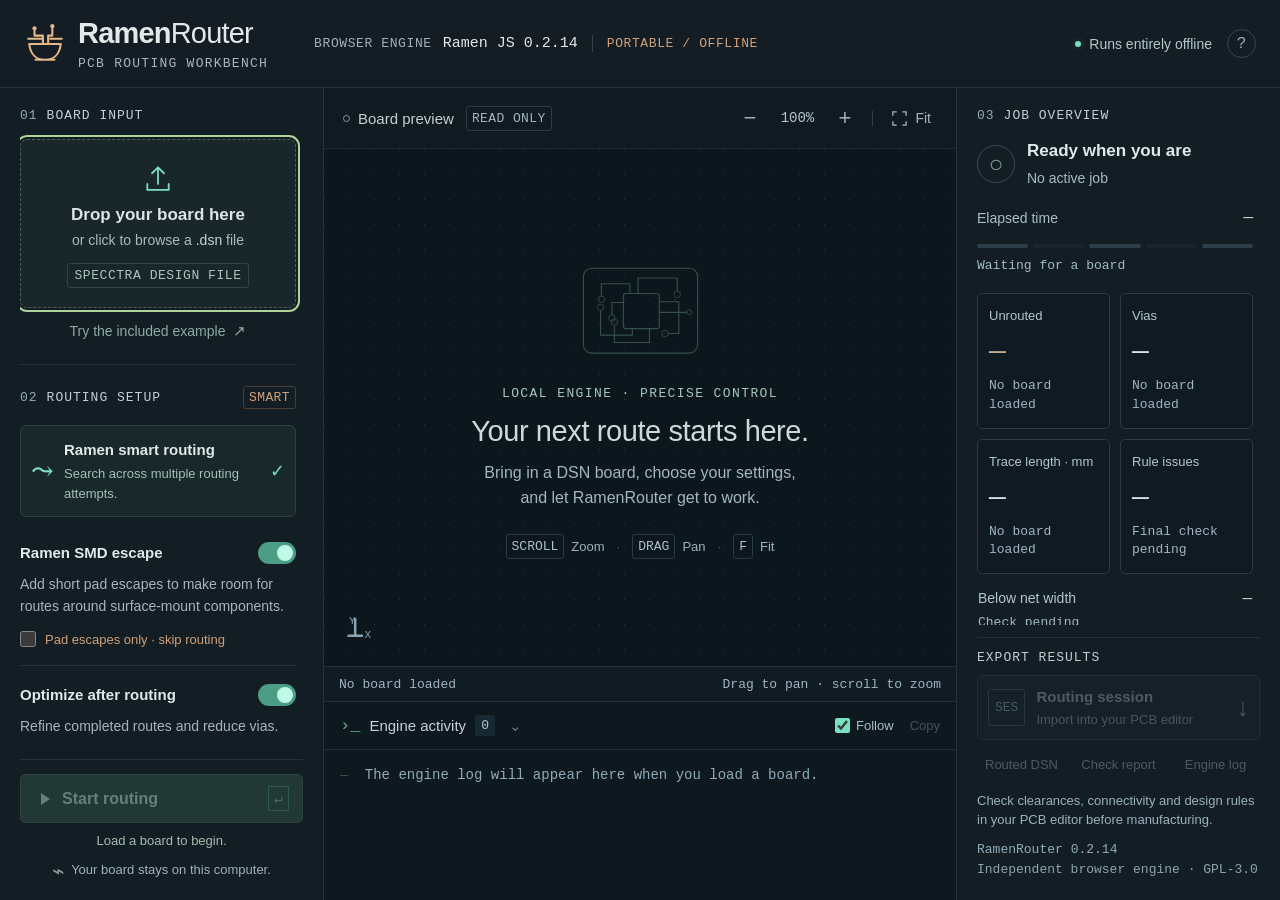
==== index.html @ 63575a9a "Release 0.2.14: animate current and recent work across all routing stages" ====
<!doctype html>
<html lang="en">
<head>
  <meta charset="utf-8">
  <meta name="viewport" content="width=device-width, initial-scale=1">
  <meta name="color-scheme" content="dark">
  <meta name="description" content="RamenRouter, a portable offline PCB routing workbench.">
  <title>RamenRouter — PCB routing workbench</title>
  <link rel="icon" href="images/favicon.svg" type="image/svg+xml">
  <link rel="stylesheet" href="styles/main.css">
  <script src="scripts/demo-data.js" defer></script>
  <script src="scripts/dsn.js" defer></script>
  <script src="scripts/geometry.js" defer></script>
  <script src="scripts/optimizer.js" defer></script>
  <script src="scripts/fanout.js" defer></script>
  <script src="scripts/router.js" defer></script>
  <script src="scripts/advisor.js" defer></script>
  <script src="scripts/native-api.js" defer></script>
  <script src="scripts/app.js" defer></script>
</head>
<body>
  <noscript><div class="noscript">Enable JavaScript in your browser, then reopen index.html.</div></noscript>
  <header class="app-header">
    <div class="brand" aria-label="RamenRouter">
      <svg class="brand-mark" viewBox="0 0 40 40" fill="none" aria-hidden="true"><path d="M5 20h30c-1 10-7 15-15 15S6 30 5 20Zm6 15h18M10 7v5h8v8m9-16v8h-4v8M4 15h13M25 15h11" stroke="currentColor" stroke-width="2" stroke-linecap="round" stroke-linejoin="round"/><circle cx="10" cy="5" r="2" fill="currentColor"/><circle cx="27" cy="3" r="2" fill="currentColor"/></svg>
      <span>Ramen<span class="brand-light">Router</span><span class="brand-caption">PCB ROUTING WORKBENCH</span></span>
    </div>
    <div class="header-engine"><span class="tiny-label">BROWSER ENGINE</span><strong id="engineVersion">Ramen JS 0.2.14</strong><span class="engine-divider"></span><span class="header-tag">PORTABLE / OFFLINE</span></div>
    <div class="connection" id="connection"><span class="status-dot"></span><span id="connectionText">Starting browser engine</span></div>
    <button class="icon-button help-button" id="helpButton" title="About this workbench" aria-label="About this workbench">?</button>
  </header>

  <div id="disconnectBanner" class="connection-banner" hidden>The browser engine could not start. Keep every file in this folder together and reopen index.html.</div>

  <main class="workspace">
    <aside class="sidebar">
      <div class="sidebar-scroll">
      <div class="section-kicker"><span class="section-number">01</span> BOARD INPUT</div>
      <input id="fileInput" type="file" accept=".dsn" hidden>
      <button class="dropzone" id="dropzone" aria-label="Choose or drop a Specctra DSN file">
        <span class="upload-icon" aria-hidden="true"><svg viewBox="0 0 32 32" fill="none"><path d="M16 21V7m-5 5 5-5 5 5M7 21v5h18v-5" stroke="currentColor" stroke-width="1.5" stroke-linecap="round" stroke-linejoin="round"/></svg></span>
        <strong id="dropTitle">Drop your board here</strong>
        <span id="dropDescription">or click to browse a <b>.dsn</b> file</span>
        <span class="format-tag">SPECCTRA DESIGN FILE</span>
      </button>
      <div id="fileCard" class="file-card" hidden><div class="file-symbol">DSN</div><div class="file-copy"><strong id="fileName"></strong><span id="fileDetail">Board loaded</span></div><button class="icon-button" id="replaceButton" title="Choose another board" aria-label="Choose another board">↻</button></div>
      <button class="clear-routing-button" id="clearRoutingButton" type="button" hidden disabled>Clear routing &amp; start over</button>
      <button class="text-button demo-button" id="demoButton">Try the included example <span aria-hidden="true">↗</span></button>

      <div class="section-rule"></div>
      <div class="section-kicker"><span class="section-number">02</span> ROUTING SETUP <span class="edition-tag" id="routingModeTag">SMART</span></div>
      <div class="engine-card"><span class="engine-glyph" aria-hidden="true">⤳</span><div><strong id="routingModeName">Ramen smart routing</strong><p id="routingModeDetail">Search across multiple routing attempts.</p></div><span class="selected-tick" aria-label="Selected">✓</span></div>
      <div class="net-layers-setting" id="netLayersSetting" hidden>
        <button class="net-layers-button" id="netLayersButton" type="button" aria-haspopup="dialog" disabled>Routing rules <span aria-hidden="true">›</span></button>
        <p id="netLayersSummary">Choose layers and prioritize shorter routes for each net.</p>
      </div>

      <form id="settingsForm">
        <div class="setting-block fanout-setting">
          <label class="switch-row" for="fanout"><span><strong>Ramen SMD escape</strong></span><span class="switch"><input type="checkbox" id="fanout" name="fanout" checked><span class="switch-track"></span></span></label>
          <p>Add short pad escapes to make room for routes around surface-mount components.</p>
          <label class="checkbox-row fanout-only" id="fanoutOnlyRow" hidden><input type="checkbox" id="fanoutOnly" name="fanoutOnly"><span>Pad escapes only · skip routing</span></label>
        </div>
        <div class="setting-block optimize-setting"><label class="switch-row" for="optimize"><span><strong>Optimize after routing</strong></span><span class="switch"><input type="checkbox" id="optimize" name="optimize" checked><span class="switch-track"></span></span></label><p>Refine completed routes and reduce vias.</p></div>
        <div class="setting-block deep-search-setting"><label class="switch-row" for="deepSearch"><span><strong>Smart search</strong><span class="mini-badge">NEW</span></span><span class="switch"><input type="checkbox" id="deepSearch" name="deepSearch" checked><span class="switch-track"></span></span></label><p>Retry difficult nets and untangle the last few connections. Keep the best checked result.</p></div>
        <details class="advanced-rules"><summary>Advanced rules <span>1 OPTION</span></summary>
          <div class="setting-block via-in-pad-setting"><label class="switch-row" for="viaInPad"><span><strong>Override: allow vias in SMD pads</strong></span><span class="switch"><input type="checkbox" id="viaInPad" name="viaInPad"><span class="switch-track"></span></span></label><p>Changes the imported via-placement rule. Check fabrication suitability. Off preserves the input rule.</p></div>
        </details>
        <p class="rule-policy"><span aria-hidden="true">✓</span> Imported net widths enforced</p>
        <div class="number-settings"><label for="maxPasses">Routing attempts <input type="number" id="maxPasses" name="maxPasses" min="1" max="100" step="1" value="12"><span>Includes repairs and fresh starts</span></label><label for="timeoutMinutes">Time limit <div class="number-unit"><input type="number" id="timeoutMinutes" name="timeoutMinutes" min="1" max="1440" step="1" value="30"><span>min</span></div><span>Entire job</span></label></div>
      </form>
      </div>
      <div class="run-controls"><p class="net-layer-conflict" id="netLayerConflict" role="status" hidden></p><button class="primary-button" id="runButton" disabled><svg viewBox="0 0 20 20" aria-hidden="true"><path d="m7 4 9 6-9 6V4Z" fill="currentColor"/></svg><span id="runLabel">Start routing</span><span class="button-shortcut">↵</span></button><button class="stop-button" id="stopButton" hidden><span class="stop-square"></span>Stop job</button><button class="force-stop-button" id="forceStopButton" hidden>Force stop</button><button class="view-stopped-button" id="viewStoppedResult" type="button" hidden>View best result</button><p class="run-hint" id="runHint">Load a board to begin.</p></div>
      <div class="sidebar-foot"><span class="lock-icon" aria-hidden="true">⌁</span> Your board stays on this computer.</div>
    </aside>

    <section class="board-section" aria-label="Board preview">
      <div class="board-toolbar"><div class="board-title"><span class="board-title-dot"></span><strong>Board preview</strong><span class="preview-tag">READ ONLY</span></div><div class="view-controls"><button id="zoomOut" class="icon-button" title="Zoom out" aria-label="Zoom out">−</button><span id="zoomValue">100%</span><button id="zoomIn" class="icon-button" title="Zoom in" aria-label="Zoom in">+</button><span class="toolbar-divider"></span><button id="fitButton" class="toolbar-button" title="Fit board (F)"><svg viewBox="0 0 18 18" fill="none" aria-hidden="true"><path d="M2 6V2h4m6 0h4v4M2 12v4h4m6 0h4v-4" stroke="currentColor" stroke-width="1.4"/></svg>Fit</button></div></div>
      <div class="canvas-wrap" id="canvasWrap">
        <canvas id="boardCanvas" aria-label="Interactive PCB preview. Drag to pan; scroll to zoom. Press F to fit." tabindex="0"></canvas>
        <canvas id="activityCanvas" aria-hidden="true"></canvas>
        <div class="connection-activity-label" id="connectionActivityLabel" hidden><strong id="activityVisualTitle">Engine activity</strong><span id="activityVisualDetail">No location reported for this stage</span></div>
        <div class="empty-board" id="emptyBoard"><div class="empty-board-art" aria-hidden="true"><svg viewBox="0 0 190 135" fill="none"><rect x="25" y="14" width="140" height="104" rx="10" stroke="currentColor" stroke-width="1.4"/><rect x="74" y="45" width="44" height="43" rx="3" stroke="currentColor" stroke-width="1.4"/><path d="M82 45V33H47v16m45-4V26h48v16m-22 13h24v39h-13M118 68h34M106 88v17H63V84m22 4v8H46V66m28-10H60v15" stroke="currentColor" stroke-width="1.4"/><circle cx="47" cy="52" r="4" stroke="currentColor"/><circle cx="140" cy="46" r="4" stroke="currentColor"/><circle cx="46" cy="62" r="4" stroke="currentColor"/><circle cx="63" cy="80" r="4" stroke="currentColor"/><circle cx="60" cy="75" r="4" stroke="currentColor"/><circle cx="125" cy="94" r="4" stroke="currentColor"/><circle cx="155" cy="68" r="3" stroke="currentColor"/></svg></div><span class="eyebrow">LOCAL ENGINE · PRECISE CONTROL</span><h1>Your next route starts here.</h1><p>Bring in a DSN board, choose your settings,<br>and let RamenRouter get to work.</p><div class="empty-keys"><kbd>SCROLL</kbd> Zoom <span>·</span> <kbd>DRAG</kbd> Pan <span>·</span> <kbd>F</kbd> Fit</div></div>
        <div class="board-busy" id="boardBusy" hidden><span class="spinner"></span><span>Loading board geometry</span></div>
        <div class="canvas-label" id="canvasLabel" hidden><span class="live-dot"></span><span id="canvasLabelText">Input board</span></div>
        <div class="advice-focus-chip" id="adviceFocusChip" hidden><span id="adviceFocusLabel">Suggestion area</span><button id="clearAdviceFocus" type="button" aria-label="Clear suggestion highlight" title="Clear suggestion highlight">×</button></div>
        <button class="advice-jump" id="showPlacementAdvice" type="button" hidden><svg viewBox="0 0 20 20" fill="none" aria-hidden="true"><circle cx="10" cy="10" r="5" stroke="currentColor" stroke-width="1.4"/><path d="M10 1v5m0 8v5M1 10h5m8 0h5" stroke="currentColor" stroke-width="1.4"/></svg> Placement advice <span id="placementAdviceCount"></span></button>
        <div class="canvas-axis" aria-hidden="true"><span class="axis-y">Y</span><span class="axis-x">X</span><span class="axis-origin">⊥</span></div>
      </div>
      <div class="board-statusbar"><span id="geometrySummary">No board loaded</span><span id="cursorPosition">Drag to pan · scroll to zoom</span></div>
      <section class="activity-panel" aria-label="Engine activity"><div class="activity-header"><button class="activity-title" id="logToggle" aria-expanded="true"><span class="terminal-icon" aria-hidden="true">›_</span> Engine activity <span id="logCount">0</span><span id="logChevron">⌄</span></button><div class="activity-actions"><label class="autoscroll-label"><input type="checkbox" id="autoScroll" checked>Follow</label><button id="copyLog" class="text-button" title="Copy engine log">Copy</button></div></div><div class="engine-activity" id="engineActivity" hidden><span id="engineActivityMessage" role="status" aria-live="polite"></span><small id="engineActivityAge"></small></div><div class="log-scroll" id="logScroll" role="log" aria-label="Routing log"><div class="log-placeholder" id="logPlaceholder"><span>—</span> The engine log will appear here when you load a board.</div><pre id="logText"></pre></div></section>
    </section>

    <aside class="inspector">
      <div class="inspector-scroll">
      <div class="section-kicker"><span class="section-number">03</span> JOB OVERVIEW</div>
      <div class="job-state" id="jobState"><span class="job-state-icon" id="jobStateIcon">○</span><div><h2 id="stateTitle">Ready when you are</h2><p id="phaseLabel">No active job</p></div></div>
      <section class="stop-result-prompt" id="stopResultPrompt" aria-labelledby="stopResultTitle" hidden>
        <h3 id="stopResultTitle">Routing stopped</h3>
        <p id="stopResultDetail" role="status" aria-live="polite"></p>
        <div class="stop-result-actions"><button id="viewBestResult" type="button">View best result</button><button id="keepStopped" type="button">Keep stopped</button></div>
      </section>
      <div class="elapsed-row"><span>Elapsed time</span><strong id="elapsedValue">—</strong></div>
      <section class="run-progress" id="runProgress" aria-label="Routing attempts and time budget" hidden>
        <div class="run-progress-card" id="attemptProgress"><span>Attempt #</span><strong id="attemptValue">Preparing</strong><small id="attemptDetail">Waiting for engine counters</small></div>
        <div class="run-progress-card" id="timeLeftProgress"><span>Time left</span><strong id="timeLeftValue">—</strong><small id="timeLeftDetail">Time limit · not a finish estimate</small></div>
        <div class="run-progress-card run-round-card" id="refinementProgress"><span>Refinement</span><strong id="refinementValue">Not started</strong><small id="refinementDetail">Waiting for engine counters</small></div>
        <div class="run-progress-card run-round-card" id="repairProgress"><span>Finishing repairs</span><strong id="repairValue">Not started</strong><small id="repairDetail">Waiting for engine counters</small></div>
        <p class="round-work-detail" id="roundWorkDetail" hidden></p>
      </section>
      <div class="phase-track" id="phaseTrack" aria-label="Routing stages"><span data-stage="input" title="Input"></span><span data-stage="fanout" title="Optional fanout"></span><span data-stage="route" title="Routing"></span><span data-stage="optimize" title="Optimization"></span><span data-stage="done" title="Complete"></span></div>
      <div class="phase-caption"><span id="phaseCaption">Waiting for a board</span><span id="passLabel"></span></div>
      <div class="stats-grid" id="statsGrid"><div class="stat-card"><span>Unrouted</span><strong id="unroutedValue">—</strong><small id="unroutedChange">No board loaded</small></div><div class="stat-card"><span>Vias</span><strong id="viasValue">—</strong><small id="viasChange">No board loaded</small></div><div class="stat-card"><span>Trace length · mm</span><strong id="tracesValue">—</strong><small id="tracesChange">No board loaded</small></div><div class="stat-card"><span>Rule issues</span><strong id="connectionsValue">—</strong><small id="connectionsChange">Final check pending</small></div></div>
      <div class="width-check"><span>Below net width</span><strong id="widthValue">—</strong><small id="widthDetail">Check pending</small></div>
      <div class="job-error" id="jobError" hidden></div>
      <section class="remaining-routes" id="remainingRoutes" aria-labelledby="remainingRoutesTitle" hidden>
        <h3 id="remainingRoutesTitle">Connections still missing</h3>
        <p id="remainingRoutesDetail"></p>
        <div id="remainingRoutesList" class="remaining-routes-list"></div>
        <p class="remaining-routes-help">Gold dashed lines mark the gaps. Choose a net to find it on the board.</p>
      </section>
      <section class="placement-advice" id="placementAdvice" aria-labelledby="placementAdviceTitle" hidden>
        <div class="advice-heading"><h3 id="placementAdviceTitle">Placement advice</h3><span class="advice-check-label">REROUTE TO CHECK</span></div>
        <p class="advice-intro">Possible changes to try in your PCB editor. Reroute afterward to check whether they help.</p>
        <details class="advice-label-note" id="placementLabelNote" hidden><summary>Original component labels unavailable</summary><p id="placementLabelDetail">This DSN does not include the original component labels. Use the pad, net and location shown below.</p></details>
        <div class="advice-findings" id="placementAdviceItems"></div>
      </section>
      <section class="via-suggestion" id="viaSuggestion" aria-labelledby="viaSuggestionTitle" aria-live="polite" hidden>
        <h3 id="viaSuggestionTitle">Try vias in SMD pads?</h3>
        <p id="viaSuggestionDetail"></p>
        <p>This changes your board’s via-placement rule. Only enable it if your board can be made with vias in these pads.</p>
        <p class="suggestion-note">A retry replaces this result. Download it first if you want to keep it.</p>
        <div class="suggestion-actions"><button class="primary-button" id="enableViaRetry" type="button">Enable and reroute</button><button class="text-button" id="dismissViaSuggestion" type="button">Keep current rules</button></div>
      </section>
      <div class="section-rule"></div>
      <div class="section-kicker">VISIBLE LAYERS <span id="layerCount" class="muted-count">0</span></div>
      <div id="layersList" class="layers-list"><p class="muted-empty">Board layers appear after import.</p></div>
      <div class="view-options"><label class="checkbox-row view-option"><input type="checkbox" id="showPads" checked><span>Pads & vias</span></label><label class="checkbox-row view-option"><input type="checkbox" id="showAirwires" checked><span>Airwires</span></label><label class="checkbox-row view-option"><input type="checkbox" id="showLiveWork" checked><span>Live work</span></label></div>
      </div>
      <div class="export-controls">
      <div class="section-kicker">EXPORT RESULTS</div>
      <p class="export-ready-message" id="exportReadyMessage" role="status" aria-live="polite" hidden>All connections routed. Your routing session is ready to export.</p>
      <button id="downloadSes" class="export-button" disabled><span class="export-file-type">SES</span><span><strong>Routing session</strong><small>Import into your PCB editor</small></span><span class="download-arrow" aria-hidden="true">↓</span></button>
      <div class="secondary-downloads"><button id="downloadDsn" class="text-button" disabled>Routed DSN <span aria-hidden="true">↓</span></button><button id="downloadChecks" class="text-button" disabled>Check report <span aria-hidden="true">↓</span></button><button id="downloadLog" class="text-button" disabled>Engine log <span aria-hidden="true">↓</span></button></div>
      <p class="export-note">Check clearances, connectivity and design rules in your PCB editor before manufacturing.</p>
      <div class="inspector-foot">RamenRouter <span id="appVersion">0.2.14</span><span>Independent browser engine · GPL-3.0</span></div>
      </div>
    </aside>
  </main>
  <div class="toast" id="toast" role="status" aria-live="polite" hidden></div>
  <dialog id="netLayersDialog" class="net-layers-dialog" aria-labelledby="netLayersTitle" aria-describedby="netLayersDescription netLayersApplyNote">
    <div class="dialog-header"><span class="section-kicker">ROUTING RULES</span><button id="closeNetLayers" class="icon-button" type="button" aria-label="Cancel routing rule changes">×</button></div>
    <h2 id="netLayersTitle">Routing rules</h2>
    <p id="netLayersDescription">Choose the layers each net may use and which nets should prefer shorter routes. Reset restores the imported settings.</p>
    <p id="netShortDescription"><strong>Prefer shorter routes</strong> gives selected nets earlier access to space and favors shorter paths, even if that needs more vias. Completing connections and obeying board rules come first. This does not guarantee the shortest possible path or match trace lengths.</p>
    <p class="net-layers-physical-note">Pads and through vias keep their physical layer spans. Selecting a layer here does not change the board’s construction.</p>
    <p class="net-layers-apply-note" id="netLayersApplyNote"><strong>Save your current result first.</strong> Applying replaces the current routed result with the input board. Imported copper stays. Start routing when you are ready.</p>
    <div class="net-layers-tools"><label for="netLayerSearch">Find a net<input id="netLayerSearch" type="search" placeholder="Search net names or USB*" aria-describedby="netLayerSearchHelp" autocomplete="off" autofocus></label><button id="resetAllNetLayers" type="button">Reset all to imported</button></div>
    <p class="net-layer-bulk-help" id="netLayerSearchHelp">Use <strong>*</strong> for any number of characters: <strong>USB*</strong> starts with USB, <strong>*CLK</strong> ends with CLK, <strong>*CLK*</strong> contains CLK. Plain text finds any part of a name.</p>
    <p class="net-layer-bulk-help" id="netLayerBulkHelp">Each header checkbox changes all shown nets. Filter by name to change only matching nets.</p>
    <p class="net-layer-count" id="netLayerCount" role="status" aria-live="polite"></p>
    <div class="net-layer-table-scroll" tabindex="0" role="region" aria-label="Routing rules, scroll for more nets or columns"><table class="net-layer-table"><caption class="visually-hidden">Preferred shorter routes and allowed trace layers for each net</caption><thead id="netLayerHead"></thead><tbody id="netLayerRows"></tbody></table></div>
    <p class="net-layer-validation" id="netLayerValidation" role="status" aria-live="polite" hidden></p>
    <p class="net-layer-pad-warning" id="netLayerPadWarning" role="status" aria-live="polite" hidden></p>
    <div class="net-layer-actions"><button id="cancelNetLayers" type="button">Cancel</button><button id="applyNetLayers" type="button" disabled>Apply rules</button></div>
  </dialog>
  <dialog id="clearRoutingDialog" class="clear-routing-dialog" aria-labelledby="clearRoutingTitle" aria-describedby="clearRoutingDescription clearRoutingFixed clearRoutingPreserved">
    <div class="dialog-header"><span class="section-kicker">START FRESH</span><button id="closeClearRouting" class="icon-button" type="button" aria-label="Cancel clearing routing">×</button></div>
    <h2 id="clearRoutingTitle">Clear routing &amp; start over?</h2>
    <p class="clear-routing-filename" id="clearRoutingFileName"></p>
    <p id="clearRoutingDescription">Remove <strong id="clearRoutingCounts"></strong> from the loaded board.</p>
    <p class="clear-routing-fixed" id="clearRoutingFixed" hidden></p>
    <p id="clearRoutingPreserved">Components, pads, connections, board outline and design rules stay in place. Your original DSN file on disk is unchanged.</p>
    <p>Download any result you want to keep first. Routing will stay stopped until you choose <strong>Start routing</strong>.</p>
    <div class="clear-routing-actions"><button id="cancelClearRouting" type="button" autofocus>Cancel</button><button id="confirmClearRouting" type="button">Clear all routing</button></div>
  </dialog>
  <dialog id="aboutDialog"><div class="dialog-header"><span class="section-kicker">ABOUT RAMENROUTER</span><button id="closeAbout" class="icon-button" aria-label="Close about dialog">×</button></div><h2>Open a file.<br>Find a route.</h2><p>RamenRouter is a standalone PCB routing workbench with an independent JavaScript engine. It searches for routes in a browser worker and enforces imported net widths.</p><p>This is a routing and inspection tool. Export a Specctra DSN from your PCB editor, route it here, then import the SES result back into your editor.</p><div class="about-callout"><strong>Everything runs locally.</strong><p>Open index.html to begin. Your files, routing calculations and exports stay in the browser. No server, Java runtime, installer or internet connection is needed.</p></div><p class="about-small">Independent GPL-3.0 source and notices are included in this folder. The preview simplifies some board geometry; check exported results in your PCB editor before manufacturing.</p><button id="closeAboutBottom" class="primary-button">Back to the board</button></dialog>
</body>
</html>
---- styles/main.css ----
@charset "UTF-8";
:root{--bg:#0d1419;--panel:#131d24;--panel-deep:#10191f;--line:#263239;--muted:#819198;--text:#e1e9e9;--teal:#79dfc3;--teal-dark:#1e493f;--copper:#d0a078;--red:#f09a8f;--mono:ui-monospace,SFMono-Regular,Consolas,"Liberation Mono",monospace;--sans:Inter,"Segoe UI",Arial,sans-serif}*{box-sizing:border-box}html,body{height:100%;margin:0}body{font-family:var(--sans);font-size:13px;background:var(--bg);color:var(--text);overflow:hidden}button,input,a{font:inherit}button{cursor:pointer}button,a,input{-webkit-tap-highlight-color:transparent}button{color:inherit}button:disabled{cursor:not-allowed;opacity:.35}button:focus-visible,a:focus-visible,input:focus-visible,canvas:focus-visible{outline:2px solid var(--teal);outline-offset:3px}button{transition:background .15s,color .15s,border-color .15s,opacity .15s}button:hover:not(:disabled){filter:brightness(1.12)}[hidden]{display:none!important}p{line-height:1.6}a{color:inherit;text-decoration:none}.app-header{height:84px;display:flex;align-items:center;padding:0 26px;gap:24px;background:#131d23;border-bottom:1px solid var(--line)}.brand{display:flex;align-items:center;gap:12px;font-size:24px;font-weight:750;letter-spacing:-.8px;flex-shrink:0}.brand-mark{color:var(--teal);width:38px;height:38px}.brand-light{font-weight:350}.brand-caption{display:block;margin-top:5px;font:9px var(--mono);letter-spacing:2.05px;color:var(--muted)}.header-engine{display:flex;align-items:center;gap:12px;margin-left:45px;font-size:11px}.tiny-label{font:9px var(--mono);letter-spacing:1px;color:var(--muted)}.header-engine strong{font:12px var(--mono);font-weight:500}.engine-divider{height:17px;border-left:1px solid #364249;margin:0 3px}.header-tag{font:9px var(--mono);letter-spacing:1px;color:var(--copper)}.connection{display:flex;align-items:center;gap:8px;margin-left:auto;font-size:11px;color:#aabbbf;white-space:nowrap}.status-dot{width:6px;height:6px;border-radius:50%;background:var(--copper);box-shadow:0 0 0 4px #d0a0780c}.connection.connected .status-dot{background:var(--teal);box-shadow:0 0 0 4px #79dfc30a}.connection.disconnected .status-dot{background:var(--red)}.icon-button{border:0;background:transparent;border-radius:5px;display:inline-flex;align-items:center;justify-content:center;width:29px;height:29px;font-size:20px;color:#9eafb5;flex-shrink:0}.icon-button:hover{background:#26353d;color:var(--text)}.help-button{font:13px var(--mono);border:1px solid #3a484f;width:24px;height:24px;border-radius:50%;margin-left:-7px}.workspace{display:grid;grid-template-columns:278px minmax(330px,1fr) 266px;height:calc(100vh - 84px)}.sidebar,.inspector{background:var(--panel);padding:27px 22px 18px;overflow-y:auto;display:flex;flex-direction:column;scrollbar-width:thin;scrollbar-color:#3b4b54 transparent}.sidebar{border-right:1px solid var(--line)}.inspector{border-left:1px solid var(--line);padding-left:21px;padding-right:21px}.section-kicker{font:10px var(--mono);letter-spacing:1.4px;color:#c0cbce;display:flex;align-items:center;gap:9px;margin-bottom:17px;white-space:nowrap}.section-number{color:#5f777f;font-size:9px}.dropzone{width:100%;padding:20px 12px 17px;border:1px dashed #4a605f;background:#19272b;border-radius:7px;display:flex;flex-direction:column;align-items:center;color:#d9e5e4}.dropzone:hover,.dropzone.drag-over{border-color:var(--teal);background:#1c3434}.upload-icon{color:var(--teal);width:38px;height:38px;margin-bottom:8px}.upload-icon svg{width:100%;height:100%}.dropzone strong{font-weight:550;font-size:13px}.dropzone>span:not(.upload-icon):not(.format-tag){margin-top:7px;font-size:11px;color:#8fa5a7}.dropzone b{color:#c0d6d1;font-weight:500}.format-tag{margin-top:15px;border:1px solid #304544;border-radius:3px;padding:4px 6px;font:8px var(--mono);letter-spacing:1px;color:#84a19a}.text-button{border:0;padding:0;background:transparent;color:#a7b9bf;font-size:11px}.text-button:hover:not(:disabled){color:var(--teal)}.demo-button{margin:12px 0 0;display:flex;gap:8px;align-items:center;justify-content:center;width:100%;color:#8daba4}.demo-button span{font-size:15px}.section-rule{height:1px;flex-shrink:0;background:var(--line);margin:24px 0}.edition-tag{font:8px var(--mono);letter-spacing:.7px;color:var(--copper);border:1px solid #4a3d31;border-radius:3px;padding:3px 5px;margin-left:auto}.engine-card{background:#18282b;border:1px solid #2c4441;border-radius:6px;display:flex;align-items:center;gap:10px;padding:12px 9px;margin-bottom:7px}.engine-card strong{font-size:11px;font-weight:550}.engine-card p{font-size:10px;color:#90aaa4;margin:4px 0 0}.engine-glyph{font-size:26px;color:var(--teal)}.selected-tick{font-size:13px;color:var(--teal);margin-left:auto}.setting-block{padding:16px 0;border-bottom:1px solid #26333a}.switch-row{display:flex;align-items:center;justify-content:space-between;gap:8px;cursor:pointer}.switch-row>span:first-child{display:flex;align-items:center;gap:7px;min-width:0}.switch-row strong{font-size:11px;font-weight:550}.mini-badge{font:9px var(--mono);border:1px solid #4a4237;padding:2px 4px;border-radius:3px;color:var(--copper)}.switch{position:relative;width:29px;height:16px;display:block;flex-shrink:0}.switch input{position:absolute;opacity:0;width:100%;height:100%;margin:0;z-index:2;cursor:pointer}.switch-track{display:block;width:100%;height:100%;border-radius:9px;background:#39464f;transition:.15s}.switch-track:before{content:"";display:block;position:absolute;top:3px;left:3px;width:10px;height:10px;border-radius:50%;background:#a1b0b8;transition:.15s}.switch input:checked+.switch-track{background:#4b9d85}.switch input:checked+.switch-track:before{left:16px;background:#c0fae7}.switch input:focus-visible+.switch-track{outline:2px solid var(--teal);outline-offset:4px}.switch input:disabled{cursor:not-allowed}.switch input:disabled+.switch-track{opacity:.45}.setting-block p{font-size:10px;color:var(--muted);margin:8px 0 0;line-height:1.65;max-width:210px}.checkbox-row{display:flex;align-items:center;gap:8px;font-size:10px;cursor:pointer;color:#9cabb2}.checkbox-row input,.autoscroll-label input{accent-color:var(--teal);width:12px;height:12px;margin:0;cursor:pointer}.fanout-only{margin-top:13px;color:var(--copper)}.number-settings{display:flex;gap:13px;padding-top:18px}.number-settings>label{width:50%;font-size:10px;color:#bdc9ce}.number-settings input{width:100%;margin-top:8px;background:#0f1a21;border:1px solid #34434c;border-radius:4px;color:#d9e7e7;padding:9px 10px;font:12px var(--mono);height:34px;appearance:textfield}.number-settings input::-webkit-outer-spin-button,.number-settings input::-webkit-inner-spin-button{appearance:none}.number-settings>label>span{font-size:9px;display:block;color:#748a94;margin-top:6px}.number-unit{position:relative}.number-unit input{padding-right:32px}.number-unit>span{position:absolute;right:10px;top:20px;font:10px var(--mono);color:#7d949c}.run-controls{margin-top:24px}.primary-button{border:1px solid #8ce9cd;border-radius:5px;background:var(--teal);color:#10382d;padding:11px 13px;font-size:12px;font-weight:650;display:flex;align-items:center;justify-content:center;gap:8px;width:100%;min-height:39px}.primary-button svg{width:17px;height:17px}.primary-button:disabled{background:#28463e;border-color:#38554c;opacity:.68;color:#8bafa2}.button-shortcut{margin-left:auto;border:1px solid #438f77;padding:0 4px;line-height:18px;opacity:.65;font:12px var(--mono)}.run-hint{text-align:center;margin:9px 0 0;color:#81998e;font-size:9px;min-height:14px}.stop-button{border:1px solid #77564e;border-radius:5px;background:#3a2927;color:#efb3a1;width:100%;min-height:39px;font-size:12px;display:flex;align-items:center;justify-content:center;gap:9px}.stop-square{display:inline-block;width:9px;height:9px;border-radius:1px;background:currentColor}.sidebar-foot{padding-top:22px;margin-top:auto;font-size:9px;color:#687f86;display:flex;align-items:center;justify-content:center;gap:5px}.lock-icon{font-size:21px;line-height:10px;color:#88a198}.file-card{display:flex;gap:10px;align-items:center;background:#18282b;border:1px solid #304946;border-radius:6px;padding:14px 10px}.file-symbol{font:9px var(--mono);color:var(--teal);border:1px solid #41725f;border-radius:3px;padding:9px 4px}.file-copy{min-width:0;flex:1}.file-copy strong{font-size:11px;font-weight:550;display:block;overflow:hidden;white-space:nowrap;text-overflow:ellipsis;max-width:155px}.file-copy span{display:block;color:#8ca59d;font-size:10px;margin-top:6px}.file-card .icon-button{width:21px;font-size:22px}.board-section{min-width:0;display:flex;flex-direction:column;overflow:hidden}.board-toolbar{height:57px;flex-shrink:0;display:flex;align-items:center;justify-content:space-between;padding:0 20px;border-bottom:1px solid #202d35;background:#101a20;gap:8px}.board-title{display:flex;align-items:center;gap:8px;white-space:nowrap}.board-title strong{font-size:11px;font-weight:500;color:#c3d1d4}.board-title-dot{width:5px;height:5px;border:1px solid #7b9b9e;border-radius:50%}.preview-tag{font:8px var(--mono);letter-spacing:.7px;color:#58747e;border:1px solid #2c3b44;border-radius:3px;padding:3px 5px;margin-left:4px}.view-controls{display:flex;align-items:center;gap:3px}.view-controls .icon-button{font-size:17px;width:24px;height:24px}.view-controls>span:not(.toolbar-divider){font:10px var(--mono);color:#89a0ab;min-width:44px;text-align:center}.toolbar-divider{height:15px;width:1px;background:#30414b;margin:0 7px}.toolbar-button{display:flex;align-items:center;gap:5px;border:0;background:transparent;color:#a3b7bf;font-size:10px;padding:4px}.toolbar-button svg{width:14px;height:14px}.canvas-wrap{position:relative;min-height:230px;flex:1;overflow:hidden;background:#0c161d}.canvas-wrap canvas{display:block;position:absolute;width:100%;height:100%;cursor:grab;outline-offset:-3px}.canvas-wrap canvas.dragging{cursor:grabbing}.empty-board{position:absolute;top:50%;left:50%;transform:translate(-50%,-50%);width:100%;padding:25px;text-align:center;pointer-events:none}.empty-board-art{width:170px;margin:0 auto 15px;color:#416059;opacity:.78}.empty-board-art svg{width:100%}.eyebrow{font:8px var(--mono);letter-spacing:2px;color:#88ab9f}.empty-board h1{font-size:23px;font-weight:450;letter-spacing:-.4px;margin:14px 0 12px;color:#cbdad9}.empty-board p{font-size:11px;line-height:1.8;color:#758e98;margin:0}.empty-keys{display:flex;align-items:center;justify-content:center;gap:7px;font-size:9px;color:#52727e;margin-top:30px}.empty-keys>span{margin:0 5px;color:#486470}.empty-keys kbd{border:1px solid #263e47;border-radius:3px;padding:3px 4px;font:8px var(--mono);color:#76939d}.canvas-axis{position:absolute;bottom:20px;left:22px;width:25px;height:31px;pointer-events:none;font:8px var(--mono);color:#3f626d}.axis-origin{position:absolute;font-size:30px;bottom:0;left:0}.axis-x{position:absolute;bottom:5px;right:0}.axis-y{position:absolute;left:3px;top:0}.canvas-label{position:absolute;left:20px;top:17px;border:1px solid #314b45;background:#132721e8;border-radius:4px;font:9px var(--mono);letter-spacing:.5px;padding:7px 9px;color:#a2c7ba;display:flex;align-items:center;gap:7px;pointer-events:none}.live-dot{display:inline-block;width:4px;height:4px;background:#88c2a6;border-radius:50%}.board-statusbar{height:30px;display:flex;align-items:center;justify-content:space-between;gap:10px;flex-shrink:0;padding:0 17px;border-top:1px solid #22333d;border-bottom:1px solid #22333d;color:#658492;font:9px var(--mono);background:#101b23}.board-statusbar>span{overflow:hidden;text-overflow:ellipsis;white-space:nowrap}.activity-panel{height:182px;flex-shrink:0;background:#0e181f}.activity-panel.collapsed{height:42px}.activity-header{display:flex;align-items:center;justify-content:space-between;height:42px;padding:0 16px;border-bottom:1px solid #1e303a}.activity-title{display:flex;align-items:center;gap:8px;padding:0;border:0;background:transparent;font-size:10px;color:#a1b4bd}.terminal-icon{font:13px var(--mono);color:#6ca891}.activity-title>#logCount{font:9px var(--mono);color:#577783;background:#172a34;padding:2px 5px;border-radius:3px}.activity-title>#logChevron{margin-left:5px;color:#607c86}.activity-actions{display:flex;align-items:center;gap:17px}.autoscroll-label{display:flex;align-items:center;gap:6px;font-size:9px;color:#6f8b99;cursor:pointer}.autoscroll-label input{width:10px;height:10px;opacity:.7}.activity-actions .text-button{font-size:9px;color:#7d9aa6}.log-scroll{height:calc(100% - 42px);overflow:auto;padding:9px 17px;scrollbar-width:thin;scrollbar-color:#354852 transparent}.log-scroll pre{margin:0;color:#8da5ae;font:10px/1.7 var(--mono);white-space:pre-wrap;overflow-wrap:anywhere}.log-placeholder{font:10px/1.7 var(--mono);color:#4d6a78;padding-top:3px}.log-placeholder>span{margin-right:8px;color:#325343}.job-state{display:flex;align-items:center;gap:11px;margin:5px 0 18px}.job-state-icon{display:flex;align-items:center;justify-content:center;width:33px;height:33px;border:1px solid #374b54;border-radius:50%;color:#80a193;font-size:21px;flex-shrink:0}.job-state h2{font-size:13px;font-weight:550;margin:0 0 5px}.job-state p{font-size:10px;color:#78919a;margin:0}.job-state.running .job-state-icon{border-color:#508774;color:var(--teal)}.job-state.running .job-state-icon{animation:breathe 2s infinite}.job-state.completed .job-state-icon{border-color:#487d67;background:#1c332b;color:var(--teal)}.job-state.failed .job-state-icon{border-color:#754c42;color:var(--red);background:#35241f}.elapsed-row{display:flex;align-items:center;justify-content:space-between;font-size:10px;color:#8ba0a8}.elapsed-row strong{font:12px var(--mono);font-weight:450;color:#c5d5d7}.phase-track{display:flex;gap:4px;margin-top:15px}.phase-track>span{display:block;height:3px;background:#2c3e47;flex:1;border-radius:3px}.phase-track>span.complete{background:#548b76}.phase-track>span.current{background:var(--teal);box-shadow:0 0 7px #79dfc325}.phase-track>span.skipped{opacity:.25}.phase-caption{display:flex;align-items:center;justify-content:space-between;gap:7px;font:8px var(--mono);color:#6d9295;margin-top:7px;min-height:12px}.stats-grid{display:grid;grid-template-columns:1fr 1fr;gap:8px;margin-top:22px}.stat-card{background:#101a22;border:1px solid #293b46;border-radius:5px;padding:11px 11px 10px;min-height:91px}.stat-card>span{font-size:9px;color:#8ea8b2;display:block}.stat-card>strong{display:block;font:24px var(--mono);font-weight:450;letter-spacing:-1px;margin:9px 0 6px;color:#d6e3e3}.stat-card:first-child>strong{color:#c9ac88}.stat-card>small{font:8px var(--mono);color:#607f8c;display:block;min-height:10px}.stat-card>small.improved{color:#77b79d}.muted-count{margin-left:auto;font:9px var(--mono);color:#657f8a;letter-spacing:0}.layers-list{display:flex;flex-direction:column;gap:10px;max-height:185px;overflow-y:auto;scrollbar-width:thin;scrollbar-color:#32434c transparent}.layer-row{display:flex;align-items:center;gap:8px;cursor:pointer;font-size:11px;line-height:17px;color:#a8bdc5}.layer-row>input{appearance:none;border:1px solid #4a626d;width:12px;height:12px;margin:0;border-radius:3px;cursor:pointer;position:relative;flex-shrink:0}.layer-row>input:checked{background:#213b35;border-color:#4c8a71}.layer-row>input:checked:after{content:"✓";position:absolute;top:-4px;left:1px;color:#9be7c5;font-size:11px}.layer-color{width:6px;height:6px;border-radius:2px;display:block;flex-shrink:0}.layer-name{overflow:hidden;white-space:nowrap;text-overflow:ellipsis;flex:1}.layer-row>small{font:8px var(--mono);color:#5f808b;flex-shrink:0}.muted-empty{font-size:10px;color:#5f7c88;margin:0;line-height:1.6}.view-option{margin-top:16px;color:#758f9a;font-size:9px}.export-button{display:flex;align-items:center;gap:10px;padding:11px 9px;background:#192831;border:1px solid #37515d;border-radius:5px;width:100%;text-align:left}.export-file-type{font:9px var(--mono);border:1px solid #547366;padding:8px 5px;color:#9bcebc;border-radius:3px}.export-button strong{display:block;font-size:10px;font-weight:550;color:#bdcdd4}.export-button small{display:block;font-size:8px;color:#829eac;margin-top:6px}.download-arrow{font-size:19px;color:#9cbdc8;margin-left:auto}.secondary-downloads{display:flex;justify-content:space-between;margin-top:13px;gap:8px}.secondary-downloads button{font-size:9px;color:#91afbb}.secondary-downloads button span{margin-left:4px}.export-note{color:#587581;font-size:9px;line-height:1.7;margin-top:18px;margin-bottom:22px}.inspector-foot{padding-top:22px;margin-top:auto;font:8px var(--mono);color:#4f707e;line-height:1.8}.inspector-foot>span:last-child{display:block;color:#455f6c;font-size:8px}.job-error{margin-top:14px;padding:10px;background:#352620;border:1px solid #6b4c40;border-radius:4px;color:#e1ab94;overflow-wrap:anywhere;font-size:10px;line-height:1.5}.connection-banner{position:fixed;top:84px;z-index:20;width:100%;background:#533c25;color:#efc89c;border-bottom:1px solid #886342;padding:9px 18px;text-align:center;font-size:12px}.board-busy{position:absolute;top:50%;left:50%;transform:translate(-50%,-50%);display:flex;align-items:center;gap:10px;border:1px solid #3b5458;border-radius:6px;padding:13px 18px;background:#182930ed;color:#bbd4d1;font-size:12px;z-index:3;box-shadow:0 8px 40px #0004}.spinner{width:15px;height:15px;border:2px solid #3c6260;border-top-color:var(--teal);border-radius:50%;animation:spin .8s linear infinite}.toast{position:fixed;bottom:24px;left:50%;transform:translateX(-50%);padding:12px 18px;border:1px solid #577a6e;border-radius:6px;background:#20362f;box-shadow:0 8px 40px #0006;color:#c5e3d7;max-width:calc(100vw - 40px);font-size:12px;z-index:100;line-height:1.5}.toast.error{border-color:#885846;background:#3c2922;color:#efc1ab}.noscript{padding:15px;background:#533323;color:#ffd6ae}dialog{background:#15232b;border:1px solid #3f5c61;border-radius:10px;max-width:460px;padding:25px;color:#b1c6ca;box-shadow:0 20px 100px #0007}dialog::backdrop{background:#071016c9;backdrop-filter:blur(4px)}.dialog-header{display:flex;align-items:center;justify-content:space-between}.dialog-header .section-kicker{font-size:9px;margin:0;color:#8ac5ae}.dialog-header .icon-button{font-size:23px}dialog h2{font-size:26px;line-height:1.3;font-weight:400;color:#dce9e5;letter-spacing:-.5px}dialog p{font-size:12px;line-height:1.75}.about-callout{background:#1a302e;border:1px solid #33564c;border-radius:5px;padding:13px 14px;margin:20px 0}.about-callout strong{font-size:12px;color:#acdeca}.about-callout p{font-size:11px;margin:6px 0 0;color:#8bb5aa}.about-small{color:#72929f!important;font-size:10px!important}dialog>.primary-button{margin-top:22px}@keyframes spin{to{transform:rotate(360deg)}}@keyframes breathe{50%{box-shadow:0 0 0 5px #72d9b30d}}
@media(min-width:1550px){.workspace{grid-template-columns:300px minmax(430px,1fr) 288px}.sidebar,.inspector{padding-left:27px;padding-right:27px}.app-header{padding:0 30px}.header-engine{margin-left:64px}.activity-panel{height:195px}.empty-board h1{font-size:27px}.empty-board-art{width:200px}.empty-board p{font-size:12px}}
@media(max-width:1150px){.header-engine{margin-left:8px;gap:8px}.header-engine>.tiny-label{display:none}.header-tag{font-size:8px}.workspace{grid-template-columns:242px minmax(300px,1fr) 225px}.sidebar,.inspector{padding-left:16px;padding-right:16px}.section-kicker{font-size:9px;letter-spacing:1px;gap:7px}.engine-card{gap:8px}.engine-card strong{font-size:10px}.engine-card p{font-size:9px}.engine-glyph{font-size:22px}.switch-row strong{font-size:10px}.number-settings{gap:10px}.board-toolbar{padding:0 12px}.board-title{gap:5px}.preview-tag{display:none}.canvas-status{padding:0 12px}.stat-card{padding:10px 8px}.stat-card strong{font-size:23px}.job-state{gap:8px}.job-state h2{font-size:11px}.export-button{gap:7px;padding:10px 7px}.export-button strong{font-size:9px}.export-button small{font-size:7px}.export-file-type{font-size:8px}.empty-board h1{font-size:20px}.empty-board-art{width:145px}.app-header{padding:0 20px;gap:18px}.brand{font-size:22px}.brand-caption{font-size:8px}.connection{font-size:10px}.phase-caption{font-size:7px}}
@media(max-width:900px){html,body{height:auto;min-height:100%}body{overflow:auto}.app-header{height:72px;padding:0 16px}.header-engine{display:none}.workspace{height:auto;min-height:calc(100vh - 72px);grid-template-columns:240px minmax(0,1fr)}.sidebar{grid-column:1;grid-row:1/3}.board-section{grid-column:2;grid-row:1;min-height:560px}.inspector{grid-column:2;grid-row:2;border-left:0;border-top:1px solid var(--line);padding:20px;display:grid;grid-template-columns:1fr 1fr;gap:0 18px}.inspector>.section-kicker:first-child{grid-column:1/3}.job-state{grid-column:1/3;margin-top:0}.elapsed-row{grid-column:1/3}.phase-track,.phase-caption,.stats-grid,.job-error,.inspector>.section-rule,.inspector>.section-kicker,.layers-list,.inspector>.view-option,.export-note,.inspector-foot{grid-column:1/3}.stats-grid{grid-template-columns:repeat(4,1fr)}.stat-card{min-height:82px}.stat-card strong{font-size:20px}.stat-card small{font-size:7px}.inspector .section-rule{margin:20px 0}.inspector-foot{padding-top:0}.layers-list{display:grid;grid-template-columns:1fr 1fr}.export-note{margin-bottom:12px}.secondary-downloads{margin:0;flex-direction:column;align-items:flex-start;justify-content:center;gap:13px}.export-button{max-width:230px}.empty-board h1{font-size:21px}.sidebar-foot{margin-top:20px}.connection-banner{top:72px}.activity-panel{height:150px}.file-copy strong{max-width:132px}.empty-keys{gap:4px;font-size:8px}.empty-keys>span{margin:0 2px}.board-statusbar>span:last-child{display:none}}
@media(max-width:600px){.app-header{height:68px;padding:0 14px;gap:13px}.brand{font-size:20px;gap:8px}.brand-mark{width:31px;height:31px}.brand-caption{font-size:6px;letter-spacing:1.6px}.connection{font-size:9px;gap:6px}.help-button{display:none}.workspace{display:flex;flex-direction:column;min-height:0}.sidebar{border-right:0;padding:21px 20px}.sidebar>.section-rule{margin:20px 0}.dropzone{padding:13px}.upload-icon{width:28px;height:28px;margin-bottom:4px}.format-tag{margin-top:10px}.file-copy strong{max-width:260px}.sidebar-foot{margin-top:0;padding-top:14px}.engine-card{margin-bottom:0}.engine-card strong{font-size:12px}.engine-card p{font-size:10px}.setting-block p{max-width:100%;font-size:11px}.switch-row strong{font-size:12px}.number-settings{padding-top:15px}.number-settings>label{font-size:11px}.run-controls{margin-top:20px}.board-section{height:540px;min-height:540px;border-top:1px solid var(--line)}.board-toolbar{padding:0 17px}.board-title strong{font-size:12px}.board-statusbar>span:last-child{display:block;font-size:8px}.empty-board-art{width:140px}.empty-board h1{font-size:22px}.activity-panel{height:150px}.inspector{border-top:1px solid var(--line);padding:22px 20px}.inspector>.section-kicker{font-size:10px}.job-state h2{font-size:14px}.stats-grid{gap:7px}.stat-card{padding:10px 8px}.stat-card>span{font-size:9px}.stat-card>strong{font-size:23px}.stat-card>small{font-size:7px}.phase-caption{font-size:8px}.export-button strong{font-size:11px}.export-button small{font-size:9px}.export-file-type{font-size:10px}.connection-banner{top:68px;font-size:11px}.empty-keys{font-size:9px;gap:6px}.empty-keys>span{margin:0 3px}}
@media(prefers-reduced-motion:reduce){*{animation:none!important;transition:none!important}}
.force-stop-button{display:block;margin:10px auto 0;border:0;background:none;color:#d39b89;font-size:10px;text-decoration:underline;text-underline-offset:3px}.view-options{display:flex;gap:16px;grid-column:1/3}.brand{font-size:22px}.brand-caption{letter-spacing:1.7px}.brand-mark{color:#e4b688}.stat-card>small{line-height:1.45}.stat-card>strong{font-size:23px}.stat-card:nth-child(3)>strong{font-size:21px}.canvas-wrap canvas{touch-action:none}

.width-check{display:flex;flex-wrap:wrap;align-items:center;justify-content:space-between;gap:5px;padding:11px 1px 0;grid-column:1/3;font-size:9px;color:#8ea8b2}.width-check strong{font:12px var(--mono);color:#bdd1cf}.width-check small{width:100%;font:8px var(--mono);color:#607f8c}.width-check strong.width-warning{color:#e0b182}

.sidebar{overflow:hidden}.sidebar-scroll{flex:1;min-height:0;overflow-y:auto;overflow-x:hidden;padding-right:3px;scrollbar-width:thin;scrollbar-color:#354951 transparent}.run-controls{flex-shrink:0;margin-top:14px;padding-top:14px;border-top:1px solid var(--line)}.sidebar-foot{flex-shrink:0;margin-top:0;padding-top:10px}.advanced-rules{border-bottom:1px solid var(--line);padding:14px 0}.advanced-rules summary{cursor:pointer;color:#9cb5bd;font-size:10px;user-select:none}.advanced-rules summary>span{float:right;font:8px var(--mono);letter-spacing:.5px;color:#58757f;padding-top:2px}.advanced-rules[open] summary{margin-bottom:3px}.advanced-rules .setting-block:last-child{border-bottom:0;padding-bottom:0}.advanced-rules .switch-row strong{line-height:1.45}.advanced-rules .setting-block{padding-top:13px;padding-bottom:13px}.deep-search-setting .mini-badge{font-size:7px;letter-spacing:.5px;padding:2px 4px;border-color:#375a4c;color:#85bba2}.sidebar-scroll>.section-rule{margin-top:21px;margin-bottom:21px}@media(max-width:900px){.sidebar-scroll{flex:initial;overflow:visible;padding-right:0}.sidebar{overflow:visible}.run-controls{margin-top:20px}.sidebar-foot{margin-top:0}}

.rule-policy{margin:10px 0 0;color:#82ab9c;font-size:9px;display:flex;align-items:center;gap:6px}.rule-policy>span{color:#83c4aa}.header-engine strong{font-size:11px}

.secondary-downloads{flex-wrap:wrap;row-gap:12px}.secondary-downloads>button{white-space:nowrap}.number-settings>label>span{line-height:1.45}@media(max-width:900px){.secondary-downloads{flex-wrap:nowrap}}

/* Comfortable default type and persistent desktop actions. */
:root{--muted:#a0b1ba}
body{font-size:16px}
.app-header{height:88px;gap:22px;padding:0 24px}
.brand{font-size:29px;gap:12px}
.brand-mark{width:42px;height:42px}
.brand-caption{font-size:12px;letter-spacing:1.25px;margin-top:6px;color:#a6b8bf}
.header-engine{margin-left:24px;gap:11px}
.tiny-label,.header-tag{font-size:13px;letter-spacing:.6px}
.header-engine strong{font-size:15px}
.connection{font-size:14px;color:#b3c8cb}
.help-button{font-size:16px;width:29px;height:29px}
.workspace{height:calc(100vh - 88px);grid-template-columns:324px minmax(390px,1fr) 324px}
.sidebar,.inspector{padding:20px;min-height:0}
.sidebar-scroll{padding-right:7px}
.section-kicker{font-size:13px;letter-spacing:1px;gap:9px;margin-bottom:16px;color:#c2d0d5}
.section-number{font-size:13px;color:#91aab4}
.edition-tag{font-size:12px;letter-spacing:.4px;padding:3px 5px}
.dropzone{padding:19px 12px}
.dropzone strong{font-size:17px}
.dropzone>span:not(.upload-icon):not(.format-tag){font-size:14px;color:#a4bcbf}
.format-tag{font-size:12px;letter-spacing:.55px;color:#aac6bc}
.text-button,.demo-button{font-size:14px}
.demo-button{margin-top:12px;line-height:1.5}
.file-symbol{font-size:13px;padding:10px 5px}
.file-copy strong{font-size:15px;max-width:none}
.file-copy span{font-size:13px;color:#a5bfb5;line-height:1.5}
.file-card .icon-button{width:28px;height:34px}
.engine-card{padding:13px 10px;gap:10px}
.engine-card strong{font-size:15px;line-height:1.45}
.engine-card p{font-size:13px;line-height:1.5;color:#a4c1b6}
.engine-glyph{font-size:27px}
.selected-tick{font-size:18px}
.setting-block{padding:16px 0}
.switch-row{gap:10px;min-height:26px}
.switch-row strong{font-size:15px;line-height:1.45}
.switch-row>span:first-child{gap:6px;flex-wrap:wrap}
.switch{width:38px;height:22px}
.switch-track{border-radius:12px}
.switch-track:before{width:16px;height:16px;left:3px;top:3px}
.switch input:checked+.switch-track:before{left:19px}
.mini-badge,.deep-search-setting .mini-badge{font-size:11px;letter-spacing:.35px;padding:3px 5px}
.setting-block p{font-size:14px;max-width:none;line-height:1.55;color:#a6b5bd;margin-top:8px}
.checkbox-row{font-size:14px;line-height:1.5;gap:9px}
.checkbox-row input,.autoscroll-label input{width:16px;height:16px;flex-shrink:0}
.fanout-only{margin-top:12px;font-size:13px}
.advanced-rules{padding:15px 0}
.advanced-rules summary{font-size:15px;color:#bfd0d5;line-height:1.5}
.advanced-rules summary>span{font-size:12px;letter-spacing:.3px;color:#91aab4;padding-top:4px}
.advanced-rules .setting-block{padding:15px 0}
.rule-policy{font-size:13px;line-height:1.5;color:#a8cabc;margin-top:12px;gap:8px}
.number-settings{gap:14px;padding:18px 0 8px}
.number-settings>label{font-size:14px;line-height:1.45;color:#c5d1d6}
.number-settings input{height:43px;font-size:17px;padding:10px 11px}
.number-settings>label>span{font-size:13px;line-height:1.45;color:#9cb1bd}
.number-unit>span{font-size:13px;top:23px;right:10px;color:#a2b9c2}
.run-controls{padding-top:14px;margin-top:14px;flex-shrink:0}
.primary-button,.stop-button{font-size:16px;min-height:46px;line-height:1.4;padding:11px 13px}
.primary-button svg{width:20px;height:20px}
.button-shortcut{font-size:15px;padding:2px 5px}
.run-hint{font-size:13px;line-height:1.45;margin-top:9px;color:#a4bdaf}
.force-stop-button{font-size:14px;margin-top:12px;line-height:1.5}
.sidebar-foot{font-size:13px;color:#9db2ba;line-height:1.45;padding-top:10px;gap:6px;text-align:center}
.board-toolbar{height:61px;padding:0 19px}
.board-title strong{font-size:15px}
.board-title-dot{width:7px;height:7px}
.preview-tag{font-size:11px;letter-spacing:.4px;padding:4px 5px;color:#9fb5bd}
.view-controls{gap:5px}
.view-controls .icon-button{width:31px;height:33px;font-size:22px}
.view-controls>span:not(.toolbar-divider){font-size:14px;min-width:54px;color:#b2c8ce}
.toolbar-button{font-size:14px;padding:6px;gap:7px;min-height:34px}
.toolbar-button svg{width:17px;height:17px}
.canvas-label{font-size:13px;letter-spacing:.2px;padding:8px 10px}
.canvas-axis{font-size:11px;color:#8aa6b2}
.board-statusbar{height:36px;font-size:13px;color:#9fb6c2;padding:0 15px;gap:12px}
.empty-board-art{width:155px;margin-bottom:12px}
.eyebrow{font-size:12px;letter-spacing:1.4px;color:#a6c8b9}
.empty-board h1{font-size:29px;margin:14px 0 12px}
.empty-board p{font-size:16px;line-height:1.6;color:#a2b7c0}
.empty-keys{font-size:13px;color:#9bb6bf;gap:7px;margin-top:23px;flex-wrap:wrap}
.empty-keys kbd{font-size:12px;color:#abc3ca;padding:4px 5px}
.activity-panel{height:198px}
.activity-panel.collapsed{height:48px}
.activity-header{height:48px;padding:0 16px}
.activity-title{font-size:15px;gap:9px;color:#c4d2d8}
.terminal-icon{font-size:17px}
.activity-title>#logCount{font-size:13px;color:#afc8d0;padding:3px 6px}
.activity-actions{gap:16px}
.autoscroll-label,.activity-actions .text-button{font-size:13px;color:#a7bfcb}
.autoscroll-label input{width:15px;height:15px;opacity:1}
.log-scroll{height:calc(100% - 48px);padding:11px 16px}
.log-scroll pre,.log-placeholder{font-size:14px;line-height:1.6;color:#afc1ca}
.log-placeholder{color:#91acb9}
.job-state{gap:12px;margin:5px 0 19px}
.job-state h2{font-size:17px;line-height:1.4}
.job-state p{font-size:14px;line-height:1.5;color:#a6bcc6}
.job-state-icon{width:38px;height:38px;font-size:24px}
.elapsed-row{font-size:14px;line-height:1.5;color:#aabdca}
.elapsed-row strong{font-size:16px}
.phase-track{margin-top:15px;gap:5px}
.phase-track>span{height:4px}
.phase-caption{font-size:12px;line-height:1.5;color:#a1bdbf;margin-top:8px;align-items:flex-start}
.phase-caption>span:first-child{min-width:0;overflow-wrap:anywhere}
.phase-caption>span:last-child{white-space:nowrap}
.stats-grid{gap:10px;margin-top:18px}
.stat-card{padding:13px 11px;min-height:119px}
.stat-card>span{font-size:13px;line-height:1.4;color:#b1c7d0}
.stat-card>strong,.stat-card:nth-child(3)>strong{font-size:28px;line-height:1.2;letter-spacing:-.5px;margin:10px 0 8px}
.stat-card>small{font-size:13px;line-height:1.45;color:#9eb7c3;overflow-wrap:anywhere}
.stat-card>small.improved{color:#a1d5b9}
.width-check{font-size:14px;line-height:1.5;color:#b1c6cf;padding-top:14px}
.width-check strong{font-size:16px}
.width-check small{font-size:13px;line-height:1.45;color:#9fb7c0}
.muted-count{font-size:13px;color:#9eb7c2}
.layers-list{gap:12px;max-height:190px}
.layer-row{font-size:15px;line-height:23px;gap:10px;color:#c1d3da}
.layer-row>input{width:17px;height:17px}
.layer-row>input:checked:after{font-size:16px;top:-5px;left:1px}
.layer-color{width:8px;height:8px}
.layer-row>small{font-size:13px;color:#95b1bf}
.muted-empty{font-size:14px;line-height:1.6;color:#a2b8c1}
.view-options{gap:17px;flex-wrap:wrap}
.view-option{font-size:13px;color:#aec3cd;line-height:1.5;margin-top:16px}
.export-button{padding:12px 10px;min-height:69px;gap:11px}
.export-file-type{font-size:13px;padding:10px 6px}
.export-button strong{font-size:15px;line-height:1.4}
.export-button small{font-size:13px;line-height:1.4;margin-top:4px;color:#a3becb}
.download-arrow{font-size:25px}
.secondary-downloads{display:grid;grid-template-columns:1fr 1fr 1fr;gap:8px;margin-top:12px;align-items:start}
.secondary-downloads button{font-size:13px;line-height:1.5;white-space:normal;text-align:center;color:#b4ccd7;min-height:39px;padding:3px 0}
.secondary-downloads button span{margin-left:3px}
.export-note{font-size:13px;line-height:1.55;margin:12px 0 14px;color:#99b2bd}
.inspector-foot{font-size:13px;line-height:1.55;padding-top:0;color:#91adb9}
.inspector-foot>span:last-child{font-size:12px;line-height:1.55;color:#8ca4ae}
.job-error{font-size:14px;line-height:1.6;padding:12px;margin-top:16px}
.connection-banner{top:88px;font-size:15px;line-height:1.5;padding:10px 20px}
.board-busy{font-size:15px;line-height:1.5}
.toast{font-size:15px;line-height:1.5;padding:13px 18px}
.inspector{overflow:hidden}
.inspector-scroll{flex:1;min-height:0;overflow:auto;padding-right:7px;scrollbar-width:thin;scrollbar-color:#3b4b54 transparent}
.inspector-scroll>.section-rule{margin:21px 0}
.export-controls{flex-shrink:0;padding-top:15px;margin-top:16px;border-top:1px solid var(--line);background:var(--panel)}
.export-controls>.section-rule{display:none}
.export-controls>.section-kicker{margin-bottom:12px}
.via-suggestion{margin-top:17px;padding:14px;border:1px solid #5b7560;border-radius:7px;background:#20332b;color:#d5e6d6;font-size:15px;line-height:1.55;grid-column:1/-1}
.via-suggestion h3,.via-suggestion strong{font-size:16px;line-height:1.45;font-weight:600;color:#e1eddc;margin:0 0 8px}
.via-suggestion p{font-size:14px;line-height:1.6;margin:8px 0 0;color:#bdd1c2}
.suggestion-actions{display:flex;flex-direction:column;gap:9px;margin-top:14px}
.suggestion-actions button{font-size:14px;line-height:1.5;min-height:42px;border-radius:5px;padding:9px 11px;white-space:normal;text-align:center}
.suggestion-actions button:first-child,.suggestion-actions .primary-button{border:1px solid #8adeb9;background:#a7d9b9;color:#153321;font-weight:600}
.suggestion-actions button:not(:first-child):not(.primary-button){border:1px solid #688674;background:#233e30;color:#d4e6d8}
dialog{max-width:540px;padding:27px}
.dialog-header .section-kicker{font-size:13px}
dialog h2{font-size:30px}
dialog p{font-size:16px;line-height:1.65}
.about-callout strong{font-size:16px}
.about-callout p{font-size:15px;line-height:1.6}
.about-small{font-size:14px!important;color:#a3bdc6!important}
@media(min-width:1550px){
  .workspace{grid-template-columns:344px minmax(430px,1fr) 344px}
  .sidebar,.inspector{padding:23px}
  .app-header{padding:0 28px}
  .header-engine{margin-left:36px}
  .activity-panel{height:214px}
  .empty-board-art{width:180px}
  .empty-board h1{font-size:32px}
}
@media(max-width:1250px) and (min-width:901px){
  .workspace{grid-template-columns:302px minmax(360px,1fr) 302px}
  .sidebar,.inspector{padding:17px}
  .header-engine{margin-left:8px}
  .header-engine .tiny-label,.header-tag,.engine-divider{display:none}
  .app-header{padding:0 18px;gap:15px}
  .board-toolbar{padding:0 11px}
  .preview-tag{display:none}
  .board-statusbar>span:last-child{display:none}
  .section-kicker{letter-spacing:.5px}
  .edition-tag{font-size:11px}
}
@media(max-width:1050px) and (min-width:901px){
  .workspace{grid-template-columns:285px minmax(330px,1fr) 285px}
  .sidebar,.inspector{padding:15px}
  .brand{font-size:26px}
  .brand-caption{font-size:11px;letter-spacing:.8px}
  .header-engine{display:none}
  .board-toolbar{padding:0 9px;gap:3px}
  .board-title strong{font-size:14px}
  .view-controls{gap:0}
  .view-controls>span:not(.toolbar-divider){font-size:13px;min-width:47px}
  .empty-board{padding:15px}
  .empty-board h1{font-size:25px}
  .empty-board p{font-size:15px}
  .empty-keys{gap:5px}
  .engine-card{padding:11px 8px}
  .engine-card strong{font-size:14px}
  .section-kicker{gap:7px}
  .secondary-downloads{gap:4px}
}
@media(max-width:900px){
  html,body{height:auto;min-height:100%}
  body{overflow:auto}
  .app-header{height:80px;padding:0 19px;gap:16px}
  .header-engine{display:none}
  .brand{font-size:27px}
  .brand-caption{font-size:12px}
  .connection{font-size:13px}
  .workspace{height:auto;min-height:calc(100vh - 80px);grid-template-columns:292px minmax(0,1fr)}
  .sidebar{padding:21px 18px;overflow:visible}
  .sidebar-scroll{overflow:visible;padding-right:0;flex:initial}
  .board-section{min-height:630px}
  .board-toolbar{padding:0 13px}
  .board-title strong{font-size:14px}
  .preview-tag{display:none}
  .view-controls{gap:1px}
  .view-controls>span:not(.toolbar-divider){font-size:13px;min-width:45px}
  .empty-board{padding:18px}
  .empty-board h1{font-size:26px}
  .empty-board p{font-size:15px}
  .empty-keys{gap:5px}
  .activity-panel{height:187px}
  .activity-header{padding:0 12px}
  .activity-title{font-size:14px;gap:6px}
  .activity-actions{gap:10px}
  .autoscroll-label{display:none}
  .inspector{display:flex;flex-direction:column;padding:23px;overflow:visible}
  .inspector-scroll{overflow:visible;flex:initial;padding-right:0}
  .stats-grid{grid-template-columns:1fr 1fr}
  .stat-card>strong,.stat-card:nth-child(3)>strong{font-size:28px}
  .stat-card>small{font-size:13px}
  .layers-list{grid-template-columns:1fr 1fr}
  .export-controls{margin-top:21px;padding-top:20px}
  .export-button{max-width:none}
  .secondary-downloads{margin-top:12px;display:grid;grid-template-columns:1fr 1fr 1fr;gap:8px}
  .sidebar-foot{margin-top:0}
  .connection-banner{top:80px}
}
@media(max-width:650px){
  .app-header{height:78px;padding:0 15px;gap:10px}
  .brand{font-size:25px;gap:9px}
  .brand-mark{width:36px;height:36px}
  .brand-caption{font-size:10px;letter-spacing:.8px}
  .connection{font-size:12px;gap:6px}
  .workspace{display:flex;flex-direction:column;height:auto;min-height:0}
  .sidebar{padding:24px 21px;border-right:0}
  .sidebar-scroll{padding-right:0}
  .engine-card strong,.switch-row strong{font-size:16px}
  .engine-card p{font-size:14px}
  .setting-block p{font-size:15px}
  .number-settings>label{font-size:15px}
  .section-kicker{font-size:13px}
  .run-controls{margin-top:18px}
  .board-section{min-height:630px;height:630px;border-top:1px solid var(--line)}
  .board-toolbar{padding:0 15px}
  .board-title strong{font-size:15px}
  .empty-board h1{font-size:27px}
  .empty-board p{font-size:16px}
  .empty-board-art{width:150px}
  .board-statusbar{font-size:12px;height:34px}
  .board-statusbar>span:last-child{display:none}
  .activity-panel{height:192px}
  .activity-title{font-size:15px}
  .autoscroll-label{display:flex;font-size:13px}
  .inspector{padding:25px 21px}
  .job-state h2{font-size:18px}
  .stat-card>span{font-size:14px}
  .stat-card>small{font-size:13px}
  .export-button strong{font-size:16px}
  .export-button small{font-size:14px}
  .export-file-type{font-size:14px}
  .export-note{font-size:14px}
  .connection-banner{top:78px;font-size:14px}
}

/* Keep captions legible without shrinking action labels. */
.brand-caption,.format-tag,.edition-tag,.mini-badge,.deep-search-setting .mini-badge,
.advanced-rules summary>span,.preview-tag,.eyebrow,.empty-keys kbd,
.phase-caption,.inspector-foot>span:last-child{font-size:13px}
.suggestion-actions button{font-size:15px}
.via-suggestion .suggestion-note{color:#d1ccb0}
@media(min-width:901px){
  .export-controls{padding-top:12px;margin-top:12px}
  .export-controls>.section-kicker{margin-bottom:10px}
  .export-button{min-height:62px;padding:10px}
  .secondary-downloads{margin-top:9px}
  .secondary-downloads button{min-height:32px;padding:3px 0}
  .secondary-downloads button span{display:none}
  .export-note{line-height:1.5;margin:10px 0}
}
@media(max-width:650px){
  .brand-caption{font-size:11px}
  .preview-tag{display:none}
}
@media(min-width:901px){
  .via-suggestion{padding:12px}
  .via-suggestion p{margin-top:6px}
  .suggestion-actions{flex-direction:row;gap:8px;margin-top:11px;align-items:stretch}
  .suggestion-actions button{flex:1;min-width:0;width:auto;margin:0;padding:9px 7px}
}

/* Placement advice stays alongside the board it describes. */
.placement-advice{margin-top:18px;padding-top:17px;border-top:1px solid #3c5660;grid-column:1/-1}
.advice-heading{display:flex;align-items:flex-start;gap:9px;flex-wrap:wrap}
.advice-heading h3{font-size:17px;line-height:1.4;font-weight:600;margin:0;color:#d8e7eb}
.advice-check-label{font:11px/1.5 var(--mono);letter-spacing:.4px;padding:3px 5px;border:1px solid #5a5645;border-radius:3px;color:#dec594}
.advice-intro{font-size:14px;line-height:1.6;color:#afc4cc;margin:11px 0 13px}
.advice-label-note{font-size:13px;line-height:1.6;color:#cbbda1;border-left:2px solid #8a7652;padding:2px 0 2px 10px;margin:0 0 15px}
.advice-findings{display:flex;flex-direction:column;gap:10px}
.advice-finding{border:1px solid #3e5661;border-radius:6px;background:#14232c;overflow:hidden}
.advice-finding.focused{border-color:#b39c63}
.advice-finding>summary{display:flex;align-items:flex-start;gap:9px;cursor:pointer;list-style:none;padding:12px 10px;font-size:15px;font-weight:550;line-height:1.5;color:#d0e0e4}
.advice-finding>summary::-webkit-details-marker{display:none}
.advice-finding>summary::after{content:'+';margin-left:auto;color:#9bb9c3;font:19px/1.2 var(--mono);flex-shrink:0}
.advice-finding[open]>summary::after{content:'−'}
.advice-finding>summary>span:nth-child(2){min-width:0;overflow-wrap:anywhere}
.advice-item-number{display:block;flex-shrink:0;border:1px solid #48636b;border-radius:4px;background:#243a41;min-width:23px;padding:2px 4px;text-align:center;font:13px/1.35 var(--mono);color:#a8d0ca}
.advice-finding-body{padding:0 12px 14px}
.advice-certainty{display:inline-block;font-size:13px;line-height:1.45;color:#a8c6cc;border:1px solid #3f5b67;background:#1c3440;border-radius:4px;padding:3px 6px}
.advice-certainty.confirmed{color:#efd0b0;border-color:#806444;background:#403123}
.advice-context{font-size:14px;line-height:1.5;color:#d5e4e7;margin:11px 0 5px;overflow-wrap:anywhere}
.advice-location{font:13px/1.55 var(--mono);color:#a9c1ca;margin:5px 0 10px;overflow-wrap:anywhere}
.advice-detail{font-size:14px;line-height:1.6;color:#b7cbd2;margin:10px 0}
.advice-action{font-size:14px;line-height:1.6;color:#e3d4b3;border-left:2px solid #a19062;padding-left:10px;margin:12px 0}
.advice-nearby{font-size:13px;line-height:1.5;color:#a1bdc5;margin:10px 0;overflow-wrap:anywhere}
.advice-show-area{font-size:14px;line-height:1.4;min-height:38px;border:1px solid #668b8a;border-radius:4px;background:#274641;color:#d2eee0;padding:8px 12px;margin-top:2px;width:100%}
.advice-jump{position:absolute;bottom:18px;right:18px;display:flex;align-items:center;gap:8px;max-width:calc(100% - 36px);font-size:14px;line-height:1.5;padding:9px 11px;border:1px solid #778763;border-radius:5px;background:#283a2fee;color:#e0e9c9;box-shadow:0 3px 15px #0003;z-index:2}
.advice-jump>span:first-child{font-size:21px;line-height:1}
.advice-jump>span:last-child{font:13px var(--mono);padding:3px 5px;border-radius:3px;background:#486148;color:#e5f2d5}
.advice-focus-chip{position:absolute;top:17px;right:18px;display:flex;align-items:center;gap:8px;max-width:calc(100% - 36px);border:1px solid #9e8e60;border-radius:5px;background:#393627ed;color:#f0dfb3;padding:3px 4px 3px 10px;z-index:2;font-size:13px;line-height:1.4}
.advice-focus-chip>span{overflow:hidden;text-overflow:ellipsis;white-space:nowrap}
.advice-focus-chip>button{width:31px;height:31px;flex-shrink:0;border:0;border-radius:3px;background:transparent;color:#f0dfb3;font-size:21px;line-height:1}
.advice-focus-chip>button:hover{background:#66583b}
.canvas-wrap:has(.advice-focus-chip:not([hidden])) .canvas-label{display:none}
@media(max-width:650px){.advice-heading h3{font-size:18px}.advice-intro,.advice-detail,.advice-action{font-size:15px}.advice-finding>summary{font-size:16px}.advice-jump{font-size:13px;bottom:15px;right:15px}}
.advice-check-label{font-size:13px}
.advice-label-note summary{cursor:pointer;font-size:13px;line-height:1.5;color:#ddc79f}
.advice-label-note p{margin:8px 0 2px;font-size:13px;line-height:1.6;color:#c8bda7}
.advice-evidence{margin:10px 0}
.advice-evidence summary{display:list-item;list-style:disclosure-closed;padding:3px 0;font-size:14px;font-weight:400;line-height:1.5;color:#a9c4cf;cursor:pointer}
.advice-evidence summary::after{content:none}
.advice-evidence[open]>summary{list-style:disclosure-open}
.advice-evidence[open]>summary::after{content:none}
.advice-evidence .advice-detail{margin:8px 0 11px}

.advice-jump>svg{width:18px;height:18px;flex-shrink:0}.advice-evidence summary{list-style-position:inside}

/* Optional review after Stop: the engine stays stopped whichever action is chosen. */
.stop-result-prompt{padding:14px;margin:0 0 17px;border:1px solid #6b816b;border-radius:7px;background:#21342e;color:#d5e5d9}
.stop-result-prompt h3,.remaining-routes h3{font-size:17px;line-height:1.4;margin:0;font-weight:600;color:#e0eade}
.stop-result-prompt p{font-size:14px;line-height:1.55;margin:9px 0 0;color:#c0d3c6}
.stop-result-actions{display:flex;gap:8px;margin-top:12px}
.stop-result-actions button{flex:1;min-width:0;min-height:44px;padding:9px 8px;font-size:15px;line-height:1.4;border:1px solid #708d79;border-radius:5px;background:#294336;color:#e3eee5}
.stop-result-actions button:first-child{background:#add9ba;border-color:#add9ba;color:#163523;font-weight:600}
.view-stopped-button{width:100%;min-height:40px;border:1px solid #536e64;border-radius:5px;background:#22362e;color:#d0e4d6;font-size:15px;line-height:1.4;margin-top:10px;padding:8px 12px}
.remaining-routes{margin-top:18px;padding-top:17px;border-top:1px solid #3c5660}
.remaining-routes>p{font-size:14px;line-height:1.55;color:#b5c9d0;margin:10px 0}
.remaining-routes-list{display:flex;flex-direction:column;gap:7px;max-height:215px;overflow:auto;scrollbar-width:thin}
.remaining-net-button{display:flex;align-items:center;justify-content:space-between;gap:12px;width:100%;padding:9px 10px;min-height:42px;background:#29332b;border:1px solid #626548;border-radius:4px;text-align:left;color:#e5d8a9;font-size:15px;line-height:1.4}
.remaining-net-button>span{overflow-wrap:anywhere;min-width:0}
.remaining-net-button>small{font-size:13px;color:#babe9d;flex-shrink:0}
.remaining-routes>.remaining-routes-help{font-size:13px;color:#aabbbe}
.export-ready-message{font-size:14px;line-height:1.5;color:#c2e4cd;margin:0 0 10px}
.export-button.export-ready{border-color:#a5d9ae;background:#253d31;box-shadow:0 0 0 2px #9bd3a72e;animation:action-attention 2.1s ease-in-out 4}
.export-button.export-ready strong,.export-button.export-ready .download-arrow{color:#e0f5dc}
.attention-cue{outline:2px solid #add39a;outline-offset:2px;animation:action-attention 2.1s ease-in-out 4}
.placement-advice.attention-panel{border-color:#a4bf87;background:#22312566;border-radius:6px;padding:13px 10px;box-shadow:inset 0 0 0 1px #a4bf8744}
@keyframes action-attention{0%,100%{box-shadow:0 0 0 1px #a5d99920}50%{box-shadow:0 0 0 5px #a5d99945}}
@media(prefers-reduced-motion:reduce){.attention-cue,.export-button.export-ready{animation:none!important;box-shadow:0 0 0 2px #a5d99940}}
@media(max-width:650px){.stop-result-prompt p,.remaining-routes>p{font-size:15px}.remaining-routes-list{max-height:260px}}

/* A deliberate fresh start, with clear counts and a safe default action. */
.clear-routing-button{width:100%;margin-top:11px;padding:10px 12px;min-height:44px;border:1px solid #625247;border-radius:5px;background:#292923;color:#d9b999;font-size:15px;line-height:1.45;text-align:left}
.clear-routing-button:hover:not(:disabled){border-color:#ba9978;background:#393028}
.clear-routing-dialog{width:540px;max-width:calc(100vw - 32px);max-height:calc(100dvh - 32px);overflow:auto}
.clear-routing-dialog h2{font-size:28px;line-height:1.3;margin:20px 0 12px}
.clear-routing-dialog .clear-routing-filename{font:14px/1.6 var(--mono);color:#91bdb2;overflow-wrap:anywhere;margin:0 0 17px}
.clear-routing-dialog strong{color:#e5e4d6}
.clear-routing-dialog .clear-routing-fixed{border-left:2px solid #c79973;padding-left:12px;color:#e0bb99}
.clear-routing-actions{display:flex;gap:12px;margin-top:24px}
.clear-routing-actions button{flex:1;min-width:0;min-height:46px;padding:10px 12px;font-size:16px;line-height:1.4;border:1px solid #55716b;border-radius:5px;background:#243a34;color:#d4e6dd}
.clear-routing-actions #confirmClearRouting{border-color:#bd9879;background:#5d3f30;color:#ffe3ca}
@media(max-width:450px){.clear-routing-dialog{padding:21px}.clear-routing-dialog h2{font-size:25px}.clear-routing-actions{gap:8px}.clear-routing-actions button{font-size:15px;padding:10px 8px}}

/* Per-net trace layers, separate from the preview's visibility controls. */
.net-layers-setting{padding:12px 0 15px;border-bottom:1px solid var(--line)}
.net-layers-button{display:flex;align-items:center;justify-content:space-between;gap:10px;width:100%;min-height:44px;padding:10px 12px;border:1px solid #45605e;border-radius:5px;background:#1c302f;color:#c2e2d5;font-size:15px;text-align:left}
.net-layers-button>span{font-size:23px;line-height:1}
.net-layers-setting>p{margin:8px 0 0;font-size:13px;line-height:1.5;color:#a5bfb5}
.net-layer-conflict{margin:0 0 12px;padding:10px 12px;border:1px solid #866342;border-radius:5px;background:#352b22;color:#efc99f;font-size:14px;line-height:1.5}
.net-layers-dialog{width:1000px;max-width:calc(100vw - 32px);max-height:calc(100dvh - 32px);padding:24px 28px;overflow:auto}
.net-layers-dialog h2{font-size:28px;margin:17px 0 10px}
.net-layers-dialog p{font-size:15px;line-height:1.5;margin:10px 0}
.net-layers-dialog .net-layers-physical-note{font-size:14px;color:#a4bac1}
.net-layers-dialog .net-layers-apply-note{border-left:3px solid #c79973;padding:9px 12px;background:#322d25;color:#e7c4a2}
.net-layers-apply-note strong{color:#f2dec7}
.net-layers-tools{display:flex;align-items:flex-end;justify-content:space-between;gap:16px;margin-top:17px}
.net-layers-tools label{flex:1;max-width:500px;font-size:14px;line-height:1.5;color:#c3d6d9}
.net-layers-tools input{display:block;width:100%;margin-top:5px;padding:10px 12px;min-height:44px;border:1px solid #4b646b;border-radius:5px;background:#0f1a21;color:#e1e9e9;font-size:16px}
.net-layers-tools input::placeholder{color:#8ba5b0}
.net-layers-tools button,.net-layer-table button,.net-layer-actions button{min-height:42px;padding:8px 12px;border:1px solid #547269;border-radius:5px;background:#243a34;color:#d4e6dd;font-size:15px;line-height:1.4}
.net-layers-dialog .net-layer-count{font-size:14px;color:#a5bfb5;margin:12px 0 9px}
.net-layers-dialog .net-layer-bulk-help{font-size:14px;color:#b4ccc7;margin:12px 0 0}
.net-layer-column{display:flex;flex-direction:column;align-items:center;justify-content:center;gap:9px;min-height:48px;cursor:pointer}
.net-layer-table-scroll{max-height:42vh;min-height:130px;overflow:auto;border:1px solid #3a5159;border-radius:5px;scrollbar-color:#4c686d #13232b;scrollbar-width:thin}
.net-layer-table-scroll:focus-visible{outline:2px solid var(--teal);outline-offset:3px}
.net-layer-table{border-collapse:separate;border-spacing:0;width:100%;min-width:670px;font-size:15px;text-align:left}
.net-layer-table th,.net-layer-table td{padding:11px 14px;border-bottom:1px solid #2b424a;line-height:1.4}
.net-layer-table thead th{position:sticky;top:0;z-index:2;background:#243a40;color:#c9dedc;font-size:14px;font-weight:600;text-align:center;min-width:100px;max-width:180px;overflow-wrap:anywhere}
.net-layer-table thead th:first-child{left:0;z-index:3;text-align:left;min-width:210px}
.net-layer-table tbody th{position:sticky;left:0;z-index:1;min-width:210px;max-width:280px;background:#15252c;font-weight:500;color:#e0eae7;overflow-wrap:anywhere}
.net-layer-table tbody td{background:#132128;text-align:center}
.net-layer-table .net-short-column{min-width:150px;max-width:170px;border-right:1px solid #42605f}
.net-layer-table thead .net-short-column{color:#b6ead5;background:#25413e}
.net-layer-table tbody .net-short-column{background:#182d2b}
.net-layer-table tbody tr:last-child>*{border-bottom:0}
.net-layer-table input[type=checkbox]{width:22px;height:22px;margin:0;accent-color:var(--teal);cursor:pointer;vertical-align:middle}
.net-layer-table input[type=checkbox]:disabled{cursor:not-allowed;opacity:.45}
.net-layer-name{display:block}
.net-layer-rule-status,.net-layer-row-warning{display:block;font-size:13px;font-weight:400;margin-top:4px;color:#97b4bc}
.net-layer-row-warning{color:#e5bb91}
.net-layer-edited .net-layer-rule-status{color:#a1dfbf}
.net-layer-invalid .net-layer-rule-status{color:#ffb8aa}
.net-layer-invalid>*{box-shadow:inset 0 -2px #b97668}
.net-layers-dialog .net-layer-validation{font-size:14px;color:#ffb8aa}
.net-layers-dialog .net-layer-pad-warning{font-size:14px;color:#e5bb91}
.net-layer-actions{display:flex;justify-content:flex-end;gap:12px;margin-top:18px}
.net-layer-actions button{min-width:130px;min-height:46px;font-size:16px}
.net-layer-actions #applyNetLayers{background:var(--teal);border-color:#8ce9cd;color:#10382d;font-weight:600}
.visually-hidden{position:absolute;width:1px;height:1px;padding:0;margin:-1px;overflow:hidden;clip:rect(0,0,0,0);white-space:nowrap;border:0}
@media(max-width:600px){.net-layers-dialog{padding:19px;max-width:calc(100vw - 20px);max-height:calc(100dvh - 20px)}.net-layers-dialog h2{font-size:25px}.net-layers-tools{align-items:stretch;flex-direction:column;gap:10px}.net-layers-tools label{max-width:none}.net-layers-tools button{align-self:flex-start}.net-layer-actions button{flex:1;min-width:0}.net-layer-table tbody th,.net-layer-table thead th:first-child{min-width:170px;max-width:210px}.net-layer-table th,.net-layer-table td{padding:10px}.net-layer-table-scroll{max-height:36vh}}

/* Engine-reported work geometry lives on a separate overlay from routed copper. */
.canvas-wrap #activityCanvas{pointer-events:none;cursor:inherit}
.connection-activity-label{position:absolute;left:58px;bottom:18px;max-width:calc(100% - 78px);padding:8px 10px;border:1px solid #426b5d;border-radius:5px;background:#10261feb;color:#b6e5d2;font-size:13px;line-height:1.4;pointer-events:none}
.connection-activity-label strong{display:block;font-weight:500}
.connection-activity-label[data-kind="search"],.connection-activity-label[data-kind="candidate"]{border-color:#8d7049;color:#f0ce9d;background:#292519eb}
.connection-activity-label[data-kind="phase"]{border-color:#425b62;color:#b1c8cc;background:#14222aeb}
.connection-activity-label span{display:block;font-size:12px;color:#a2beb3;margin-top:2px}
.activity-panel{display:flex;flex-direction:column}
.activity-header{flex-shrink:0}
.activity-panel .log-scroll{flex:1;min-height:0;height:auto}
.activity-panel.has-live-activity:not(.collapsed){height:260px}
.engine-activity{flex-shrink:0;padding:9px 16px;border-bottom:1px solid #29433d;background:#172a25;color:#c1e5d6;font-size:14px;line-height:1.45;overflow-wrap:anywhere}
.engine-activity>span{display:block;max-height:3em;overflow:auto;scrollbar-width:thin}
.engine-activity>small{display:block;margin-top:3px;color:#9bbfb1;font:12px/1.4 var(--mono)}
.engine-activity.awaiting-update{background:#26291f;border-bottom-color:#4a5038}
.engine-activity.awaiting-update>small{color:#d6c596}
.activity-panel.collapsed .engine-activity{display:none}
@media(max-width:900px){.activity-panel.has-live-activity:not(.collapsed){height:250px}.engine-activity{padding:8px 12px}.connection-activity-label{left:52px;max-width:calc(100% - 64px);bottom:12px;font-size:12px}.connection-activity-label span{font-size:11px}}
@media(prefers-reduced-motion:reduce){.job-state.running .job-state-icon,.spinner{animation:none}}

/* Counters report actual work; the countdown is the user's time limit. */
.run-progress{display:grid;grid-template-columns:repeat(2,minmax(0,1fr));gap:8px;margin-top:15px}
.run-progress-card{min-width:0;padding:10px 11px;border:1px solid #3b5759;border-radius:6px;background:#172b2c}
.run-progress-card>span{display:block;color:#b8d1cf;font-size:13px;line-height:1.4}
.run-progress-card>strong{display:block;margin:8px 0 6px;font:24px/1.2 var(--mono);color:#dcf2e9;font-weight:500;overflow-wrap:anywhere}
.run-progress-card>small{display:block;font-size:12px;line-height:1.5;color:#a9c4bf;overflow-wrap:anywhere}
.run-progress-card[data-status="pending"]>strong,.run-progress-card[data-status="skipped"]>strong{font:16px/1.5 var(--sans);color:#b3c7c3}
.run-progress-card[data-status="done"]{border-color:#46725f}
.run-progress-card[data-status="interrupted"]{border-color:#766245}
.run-round-card{background:#142326}
.run-round-card>strong{font-size:20px}
.run-progress-card.time-low{border-color:#a67c4d;background:#30281d}
.run-progress-card.time-low>strong{color:#ffcf8b}
.round-work-detail{grid-column:1/-1;margin:0;padding:6px 2px 0;font-size:13px;line-height:1.5;color:#b8d7cd;overflow-wrap:anywhere}
.connection-activity-label[data-kind="search"]{border-color:#5c9aa7;color:#bcebf4;background:#12282feb}
@media(max-width:1050px) and (min-width:901px){.run-progress-card{padding:9px}.run-progress-card>strong{font-size:22px}.run-round-card>strong{font-size:19px}}
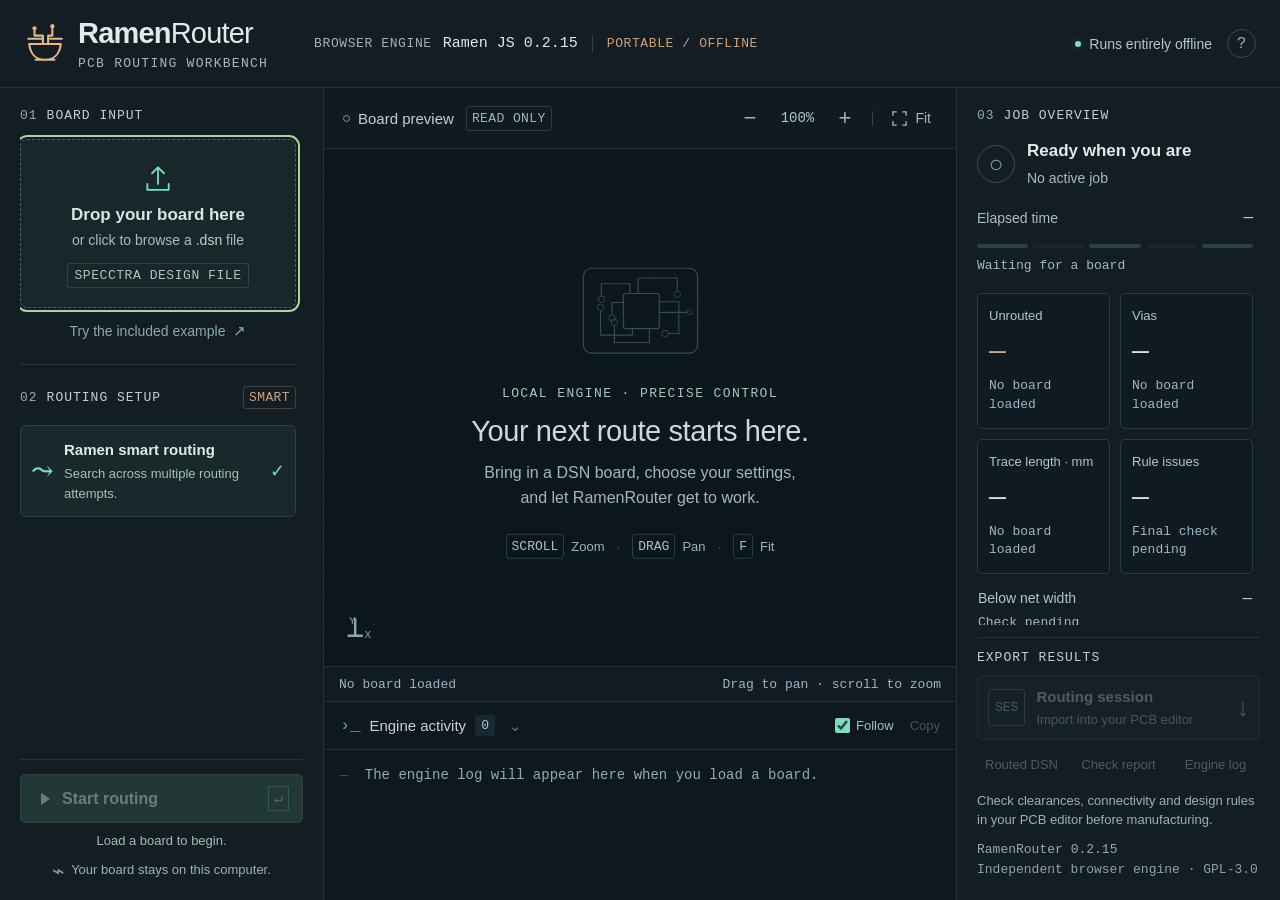
==== commit 0b704e24: "Release 0.2.15: lighter live activity, resumable time limits and routing options" ====
--- a/index.html
+++ b/index.html
@@ -25,7 +25,7 @@
       <svg class="brand-mark" viewBox="0 0 40 40" fill="none" aria-hidden="true"><path d="M5 20h30c-1 10-7 15-15 15S6 30 5 20Zm6 15h18M10 7v5h8v8m9-16v8h-4v8M4 15h13M25 15h11" stroke="currentColor" stroke-width="2" stroke-linecap="round" stroke-linejoin="round"/><circle cx="10" cy="5" r="2" fill="currentColor"/><circle cx="27" cy="3" r="2" fill="currentColor"/></svg>
       <span>Ramen<span class="brand-light">Router</span><span class="brand-caption">PCB ROUTING WORKBENCH</span></span>
     </div>
-    <div class="header-engine"><span class="tiny-label">BROWSER ENGINE</span><strong id="engineVersion">Ramen JS 0.2.14</strong><span class="engine-divider"></span><span class="header-tag">PORTABLE / OFFLINE</span></div>
+    <div class="header-engine"><span class="tiny-label">BROWSER ENGINE</span><strong id="engineVersion">Ramen JS 0.2.15</strong><span class="engine-divider"></span><span class="header-tag">PORTABLE / OFFLINE</span></div>
     <div class="connection" id="connection"><span class="status-dot"></span><span id="connectionText">Starting browser engine</span></div>
     <button class="icon-button help-button" id="helpButton" title="About this workbench" aria-label="About this workbench">?</button>
   </header>
@@ -55,20 +55,7 @@
         <p id="netLayersSummary">Choose layers and prioritize shorter routes for each net.</p>
       </div>
 
-      <form id="settingsForm">
-        <div class="setting-block fanout-setting">
-          <label class="switch-row" for="fanout"><span><strong>Ramen SMD escape</strong></span><span class="switch"><input type="checkbox" id="fanout" name="fanout" checked><span class="switch-track"></span></span></label>
-          <p>Add short pad escapes to make room for routes around surface-mount components.</p>
-          <label class="checkbox-row fanout-only" id="fanoutOnlyRow" hidden><input type="checkbox" id="fanoutOnly" name="fanoutOnly"><span>Pad escapes only · skip routing</span></label>
-        </div>
-        <div class="setting-block optimize-setting"><label class="switch-row" for="optimize"><span><strong>Optimize after routing</strong></span><span class="switch"><input type="checkbox" id="optimize" name="optimize" checked><span class="switch-track"></span></span></label><p>Refine completed routes and reduce vias.</p></div>
-        <div class="setting-block deep-search-setting"><label class="switch-row" for="deepSearch"><span><strong>Smart search</strong><span class="mini-badge">NEW</span></span><span class="switch"><input type="checkbox" id="deepSearch" name="deepSearch" checked><span class="switch-track"></span></span></label><p>Retry difficult nets and untangle the last few connections. Keep the best checked result.</p></div>
-        <details class="advanced-rules"><summary>Advanced rules <span>1 OPTION</span></summary>
-          <div class="setting-block via-in-pad-setting"><label class="switch-row" for="viaInPad"><span><strong>Override: allow vias in SMD pads</strong></span><span class="switch"><input type="checkbox" id="viaInPad" name="viaInPad"><span class="switch-track"></span></span></label><p>Changes the imported via-placement rule. Check fabrication suitability. Off preserves the input rule.</p></div>
-        </details>
-        <p class="rule-policy"><span aria-hidden="true">✓</span> Imported net widths enforced</p>
-        <div class="number-settings"><label for="maxPasses">Routing attempts <input type="number" id="maxPasses" name="maxPasses" min="1" max="100" step="1" value="12"><span>Includes repairs and fresh starts</span></label><label for="timeoutMinutes">Time limit <div class="number-unit"><input type="number" id="timeoutMinutes" name="timeoutMinutes" min="1" max="1440" step="1" value="30"><span>min</span></div><span>Entire job</span></label></div>
-      </form>
+
       </div>
       <div class="run-controls"><p class="net-layer-conflict" id="netLayerConflict" role="status" hidden></p><button class="primary-button" id="runButton" disabled><svg viewBox="0 0 20 20" aria-hidden="true"><path d="m7 4 9 6-9 6V4Z" fill="currentColor"/></svg><span id="runLabel">Start routing</span><span class="button-shortcut">↵</span></button><button class="stop-button" id="stopButton" hidden><span class="stop-square"></span>Stop job</button><button class="force-stop-button" id="forceStopButton" hidden>Force stop</button><button class="view-stopped-button" id="viewStoppedResult" type="button" hidden>View best result</button><p class="run-hint" id="runHint">Load a board to begin.</p></div>
       <div class="sidebar-foot"><span class="lock-icon" aria-hidden="true">⌁</span> Your board stays on this computer.</div>
@@ -100,6 +87,13 @@
         <p id="stopResultDetail" role="status" aria-live="polite"></p>
         <div class="stop-result-actions"><button id="viewBestResult" type="button">View best result</button><button id="keepStopped" type="button">Keep stopped</button></div>
       </section>
+      <section class="time-budget-prompt" id="timeBudgetPrompt" aria-labelledby="timeBudgetTitle" hidden>
+        <h3 id="timeBudgetTitle">Continue this run?</h3>
+        <p id="timeBudgetDetail" role="status" aria-live="polite"></p>
+        <label for="extraTimeMinutes">Extra time <span class="extra-time-input"><input type="number" id="extraTimeMinutes" min="1" max="1440" step="1" value="30" required><span>minutes</span></span></label>
+        <div class="time-budget-actions"><button id="extendTimeButton" type="button">Extend time</button><button id="finishTimedRun" type="button">Keep best &amp; stop</button></div>
+        <p id="timeBudgetStopDetail" class="time-budget-note"></p>
+      </section>
       <div class="elapsed-row"><span>Elapsed time</span><strong id="elapsedValue">—</strong></div>
       <section class="run-progress" id="runProgress" aria-label="Routing attempts and time budget" hidden>
         <div class="run-progress-card" id="attemptProgress"><span>Attempt #</span><strong id="attemptValue">Preparing</strong><small id="attemptDetail">Waiting for engine counters</small></div>
@@ -125,6 +119,7 @@
         <details class="advice-label-note" id="placementLabelNote" hidden><summary>Original component labels unavailable</summary><p id="placementLabelDetail">This DSN does not include the original component labels. Use the pad, net and location shown below.</p></details>
         <div class="advice-findings" id="placementAdviceItems"></div>
       </section>
+      <section class="via-suggestion direction-suggestion" id="directionSuggestion" aria-labelledby="directionSuggestionTitle" hidden><h3 id="directionSuggestionTitle">Try without preferred directions?</h3><p id="directionSuggestionDetail"></p><p class="suggestion-note">Relaxing this preference may help, but it may not be the reason connections remain. Save your current result before starting again.</p><div class="suggestion-actions"><button id="relaxDirectionsRetry" type="button">Turn off preference &amp; retry</button><button id="dismissDirectionSuggestion" type="button">Keep current result</button></div></section>
       <section class="via-suggestion" id="viaSuggestion" aria-labelledby="viaSuggestionTitle" aria-live="polite" hidden>
         <h3 id="viaSuggestionTitle">Try vias in SMD pads?</h3>
         <p id="viaSuggestionDetail"></p>
@@ -143,7 +138,7 @@
       <button id="downloadSes" class="export-button" disabled><span class="export-file-type">SES</span><span><strong>Routing session</strong><small>Import into your PCB editor</small></span><span class="download-arrow" aria-hidden="true">↓</span></button>
       <div class="secondary-downloads"><button id="downloadDsn" class="text-button" disabled>Routed DSN <span aria-hidden="true">↓</span></button><button id="downloadChecks" class="text-button" disabled>Check report <span aria-hidden="true">↓</span></button><button id="downloadLog" class="text-button" disabled>Engine log <span aria-hidden="true">↓</span></button></div>
       <p class="export-note">Check clearances, connectivity and design rules in your PCB editor before manufacturing.</p>
-      <div class="inspector-foot">RamenRouter <span id="appVersion">0.2.14</span><span>Independent browser engine · GPL-3.0</span></div>
+      <div class="inspector-foot">RamenRouter <span id="appVersion">0.2.15</span><span>Independent browser engine · GPL-3.0</span></div>
       </div>
     </aside>
   </main>
@@ -151,17 +146,39 @@
   <dialog id="netLayersDialog" class="net-layers-dialog" aria-labelledby="netLayersTitle" aria-describedby="netLayersDescription netLayersApplyNote">
     <div class="dialog-header"><span class="section-kicker">ROUTING RULES</span><button id="closeNetLayers" class="icon-button" type="button" aria-label="Cancel routing rule changes">×</button></div>
     <h2 id="netLayersTitle">Routing rules</h2>
-    <p id="netLayersDescription">Choose the layers each net may use and which nets should prefer shorter routes. Reset restores the imported settings.</p>
+    <p id="netLayersDescription">Choose how RamenRouter works, then set any rules for individual nets. Changes take effect when you apply them.</p>
+    <div class="routing-rule-tabs" role="tablist" aria-label="Routing rule sections"><button id="routingOptionsTab" type="button" role="tab" aria-controls="routingOptionsPanel" aria-selected="true">Routing options</button><button id="netRulesTab" type="button" role="tab" aria-controls="netRulesPanel" aria-selected="false" tabindex="-1">Net rules</button></div>
+    <section id="routingOptionsPanel" role="tabpanel" aria-labelledby="routingOptionsTab">
+      <form id="settingsForm">
+        <div class="setting-block fanout-setting">
+          <label class="switch-row" for="fanout"><span><strong>Ramen SMD escape</strong></span><span class="switch"><input type="checkbox" id="fanout" name="fanout" checked><span class="switch-track"></span></span></label>
+          <p>Add short pad escapes to make room for routes around surface-mount components.</p>
+          <label class="checkbox-row fanout-only" id="fanoutOnlyRow" hidden><input type="checkbox" id="fanoutOnly" name="fanoutOnly"><span>Pad escapes only · skip routing</span></label>
+        </div>
+        <div class="setting-block optimize-setting"><label class="switch-row" for="optimize"><span><strong>Optimize after routing</strong></span><span class="switch"><input type="checkbox" id="optimize" name="optimize" checked><span class="switch-track"></span></span></label><p>Refine completed routes and reduce vias.</p></div>
+        <div class="setting-block deep-search-setting"><label class="switch-row" for="deepSearch"><span><strong>Smart search</strong></span><span class="switch"><input type="checkbox" id="deepSearch" name="deepSearch" checked><span class="switch-track"></span></span></label><p>Retry difficult nets and untangle the last few connections. Keep the best checked result.</p></div>
+        <div class="setting-block direction-setting"><label class="switch-row" for="preferredDirections"><span><strong>Prefer alternating layer directions</strong></span><span class="switch"><input type="checkbox" id="preferredDirections" name="preferredDirections"><span class="switch-track"></span></span></label><p>Favor vertical routes on one layer and horizontal routes on the next. Routes may bend or cross directions when needed; this is a preference, not a restriction.</p><p id="directionLayerPreview" class="direction-layer-preview"></p></div>
+        <details class="advanced-rules"><summary>Advanced rules <span>1 OPTION</span></summary>
+          <div class="setting-block via-in-pad-setting"><label class="switch-row" for="viaInPad"><span><strong>Override: allow vias in SMD pads</strong></span><span class="switch"><input type="checkbox" id="viaInPad" name="viaInPad"><span class="switch-track"></span></span></label><p>Changes the imported via-placement rule. Check fabrication suitability. Off preserves the input rule.</p></div>
+        </details>
+        <p class="rule-policy"><span aria-hidden="true">✓</span> Imported net widths enforced</p>
+        <div class="number-settings"><label for="maxPasses">Routing attempts <input type="number" id="maxPasses" name="maxPasses" min="1" max="100" step="1" value="12" required><span>Includes repairs and fresh starts</span></label><label for="timeoutMinutes">Time limit <div class="number-unit"><input type="number" id="timeoutMinutes" name="timeoutMinutes" min="1" max="1440" step="1" value="30" required><span>min</span></div><span>Entire job</span></label></div>
+      </form>
+    </section>
+    <section id="netRulesPanel" role="tabpanel" aria-labelledby="netRulesTab" hidden>
     <p id="netShortDescription"><strong>Prefer shorter routes</strong> gives selected nets earlier access to space and favors shorter paths, even if that needs more vias. Completing connections and obeying board rules come first. This does not guarantee the shortest possible path or match trace lengths.</p>
     <p class="net-layers-physical-note">Pads and through vias keep their physical layer spans. Selecting a layer here does not change the board’s construction.</p>
-    <p class="net-layers-apply-note" id="netLayersApplyNote"><strong>Save your current result first.</strong> Applying replaces the current routed result with the input board. Imported copper stays. Start routing when you are ready.</p>
-    <div class="net-layers-tools"><label for="netLayerSearch">Find a net<input id="netLayerSearch" type="search" placeholder="Search net names or USB*" aria-describedby="netLayerSearchHelp" autocomplete="off" autofocus></label><button id="resetAllNetLayers" type="button">Reset all to imported</button></div>
+
+    <div class="net-layers-tools"><label for="netLayerSearch">Find a net<input id="netLayerSearch" type="search" placeholder="Search net names or USB*" aria-describedby="netLayerSearchHelp" autocomplete="off"></label><button id="resetAllNetLayers" type="button">Reset all to imported</button></div>
     <p class="net-layer-bulk-help" id="netLayerSearchHelp">Use <strong>*</strong> for any number of characters: <strong>USB*</strong> starts with USB, <strong>*CLK</strong> ends with CLK, <strong>*CLK*</strong> contains CLK. Plain text finds any part of a name.</p>
     <p class="net-layer-bulk-help" id="netLayerBulkHelp">Each header checkbox changes all shown nets. Filter by name to change only matching nets.</p>
     <p class="net-layer-count" id="netLayerCount" role="status" aria-live="polite"></p>
     <div class="net-layer-table-scroll" tabindex="0" role="region" aria-label="Routing rules, scroll for more nets or columns"><table class="net-layer-table"><caption class="visually-hidden">Preferred shorter routes and allowed trace layers for each net</caption><thead id="netLayerHead"></thead><tbody id="netLayerRows"></tbody></table></div>
     <p class="net-layer-validation" id="netLayerValidation" role="status" aria-live="polite" hidden></p>
     <p class="net-layer-pad-warning" id="netLayerPadWarning" role="status" aria-live="polite" hidden></p>
+    </section>
+    <p class="net-layers-apply-note" id="netLayersApplyNote">Routing options apply to your next run. Your current result stays available.</p>
+    <p id="routingRulesError" class="net-layer-validation" role="alert" hidden></p>
     <div class="net-layer-actions"><button id="cancelNetLayers" type="button">Cancel</button><button id="applyNetLayers" type="button" disabled>Apply rules</button></div>
   </dialog>
   <dialog id="clearRoutingDialog" class="clear-routing-dialog" aria-labelledby="clearRoutingTitle" aria-describedby="clearRoutingDescription clearRoutingFixed clearRoutingPreserved">
--- a/styles/main.css
+++ b/styles/main.css
@@ -368,6 +368,18 @@
 .stop-result-actions button{flex:1;min-width:0;min-height:44px;padding:9px 8px;font-size:15px;line-height:1.4;border:1px solid #708d79;border-radius:5px;background:#294336;color:#e3eee5}
 .stop-result-actions button:first-child{background:#add9ba;border-color:#add9ba;color:#163523;font-weight:600}
 .view-stopped-button{width:100%;min-height:40px;border:1px solid #536e64;border-radius:5px;background:#22362e;color:#d0e4d6;font-size:15px;line-height:1.4;margin-top:10px;padding:8px 12px}
+.time-budget-prompt{padding:14px;margin:0 0 17px;border:1px solid #a18456;border-radius:7px;background:#302b21;color:#ebdfc9}
+.time-budget-prompt h3{font-size:18px;line-height:1.4;margin:0;font-weight:600;color:#ffe2ae}
+.time-budget-prompt p{font-size:14px;line-height:1.55;margin:9px 0 0;color:#e0cfb2}
+.time-budget-prompt>label{display:block;margin-top:14px;font-size:15px;color:#eddfc7}
+.extra-time-input{display:flex;align-items:center;gap:10px;margin-top:6px}
+.extra-time-input input{width:100px;min-height:44px;padding:8px 10px;border:1px solid #897350;border-radius:5px;background:#1c211e;color:#fff0d8;font:17px var(--mono)}
+.extra-time-input>span{font-size:14px;color:#c9b99c}
+.time-budget-actions{display:flex;flex-wrap:wrap;gap:8px;margin-top:14px}
+.time-budget-actions button{flex:1 1 110px;min-height:44px;padding:9px 10px;border:1px solid #928362;border-radius:5px;background:#3b372a;color:#f2e7ce;font-size:15px;line-height:1.4}
+.time-budget-actions #extendTimeButton{background:var(--teal);border-color:#8ce9cd;color:#10382d;font-weight:600}
+.time-budget-prompt .time-budget-note{font-size:13px;color:#cbbb9e}
+.job-state.paused .job-state-icon,.job-state.pausing .job-state-icon{border-color:#a18456;color:#edca8b;background:#302b21}
 .remaining-routes{margin-top:18px;padding-top:17px;border-top:1px solid #3c5660}
 .remaining-routes>p{font-size:14px;line-height:1.55;color:#b5c9d0;margin:10px 0}
 .remaining-routes-list{display:flex;flex-direction:column;gap:7px;max-height:215px;overflow:auto;scrollbar-width:thin}
@@ -442,6 +454,21 @@
 .net-layer-actions{display:flex;justify-content:flex-end;gap:12px;margin-top:18px}
 .net-layer-actions button{min-width:130px;min-height:46px;font-size:16px}
 .net-layer-actions #applyNetLayers{background:var(--teal);border-color:#8ce9cd;color:#10382d;font-weight:600}
+.routing-rule-tabs{display:flex;gap:8px;margin:20px 0 8px;padding-bottom:10px;border-bottom:1px solid #38535a}
+.routing-rule-tabs button{flex:1;min-height:46px;padding:10px 16px;border:1px solid #405c63;border-radius:6px;background:#14242c;color:#b9cdd2;font-size:16px;font-weight:600}
+.routing-rule-tabs button[aria-selected=true]{border-color:#80d9bb;background:#29493f;color:#d9f7eb}
+#routingOptionsPanel{max-width:760px;margin:0 auto}
+#routingOptionsPanel .setting-block{padding:17px 0}
+#routingOptionsPanel .switch-row strong{font-size:16px;line-height:1.45}
+#routingOptionsPanel .setting-block p{max-width:none;margin:8px 0 0;font-size:14px;color:#a6bfc5}
+#routingOptionsPanel .switch{width:38px;height:22px}
+#routingOptionsPanel .switch-track:before{width:16px;height:16px}
+#routingOptionsPanel .switch input:checked+.switch-track:before{left:19px}
+#routingOptionsPanel .number-settings{gap:24px;padding:20px 0 8px}
+#routingOptionsPanel .direction-layer-preview{padding:10px 12px;border:1px solid #365650;border-radius:5px;background:#162d28;color:#bfe4d5;font-size:14px;line-height:1.65;overflow-wrap:anywhere}
+#routingOptionsPanel .rule-policy{margin:16px 0 0}
+.direction-suggestion{border-color:#6a697f;background:#282d3a}
+.direction-suggestion .suggestion-actions button:first-child{border-color:#b8b0df;background:#c8c0e8;color:#292540}
 .visually-hidden{position:absolute;width:1px;height:1px;padding:0;margin:-1px;overflow:hidden;clip:rect(0,0,0,0);white-space:nowrap;border:0}
 @media(max-width:600px){.net-layers-dialog{padding:19px;max-width:calc(100vw - 20px);max-height:calc(100dvh - 20px)}.net-layers-dialog h2{font-size:25px}.net-layers-tools{align-items:stretch;flex-direction:column;gap:10px}.net-layers-tools label{max-width:none}.net-layers-tools button{align-self:flex-start}.net-layer-actions button{flex:1;min-width:0}.net-layer-table tbody th,.net-layer-table thead th:first-child{min-width:170px;max-width:210px}.net-layer-table th,.net-layer-table td{padding:10px}.net-layer-table-scroll{max-height:36vh}}
 
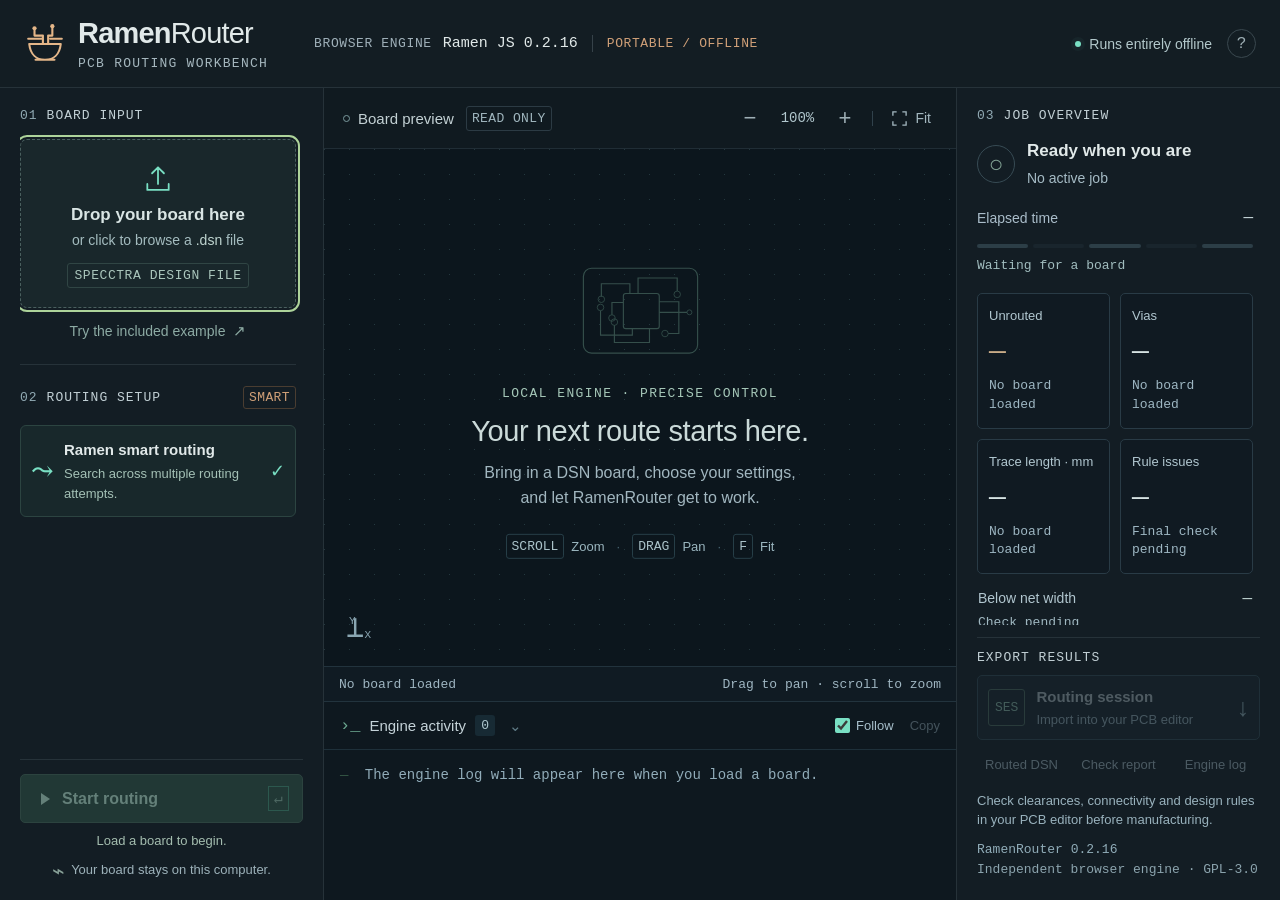
==== commit 8dd158b1: "Add run reports and fixed-work benchmarks in RamenRouter 0.2.16" ====
--- a/index.html
+++ b/index.html
@@ -15,6 +15,7 @@
   <script src="scripts/fanout.js" defer></script>
   <script src="scripts/router.js" defer></script>
   <script src="scripts/advisor.js" defer></script>
+  <script src="scripts/benchmark.js" defer></script>
   <script src="scripts/native-api.js" defer></script>
   <script src="scripts/app.js" defer></script>
 </head>
@@ -25,7 +26,7 @@
       <svg class="brand-mark" viewBox="0 0 40 40" fill="none" aria-hidden="true"><path d="M5 20h30c-1 10-7 15-15 15S6 30 5 20Zm6 15h18M10 7v5h8v8m9-16v8h-4v8M4 15h13M25 15h11" stroke="currentColor" stroke-width="2" stroke-linecap="round" stroke-linejoin="round"/><circle cx="10" cy="5" r="2" fill="currentColor"/><circle cx="27" cy="3" r="2" fill="currentColor"/></svg>
       <span>Ramen<span class="brand-light">Router</span><span class="brand-caption">PCB ROUTING WORKBENCH</span></span>
     </div>
-    <div class="header-engine"><span class="tiny-label">BROWSER ENGINE</span><strong id="engineVersion">Ramen JS 0.2.15</strong><span class="engine-divider"></span><span class="header-tag">PORTABLE / OFFLINE</span></div>
+    <div class="header-engine"><span class="tiny-label">BROWSER ENGINE</span><strong id="engineVersion">Ramen JS 0.2.16</strong><span class="engine-divider"></span><span class="header-tag">PORTABLE / OFFLINE</span></div>
     <div class="connection" id="connection"><span class="status-dot"></span><span id="connectionText">Starting browser engine</span></div>
     <button class="icon-button help-button" id="helpButton" title="About this workbench" aria-label="About this workbench">?</button>
   </header>
@@ -137,12 +138,31 @@
       <p class="export-ready-message" id="exportReadyMessage" role="status" aria-live="polite" hidden>All connections routed. Your routing session is ready to export.</p>
       <button id="downloadSes" class="export-button" disabled><span class="export-file-type">SES</span><span><strong>Routing session</strong><small>Import into your PCB editor</small></span><span class="download-arrow" aria-hidden="true">↓</span></button>
       <div class="secondary-downloads"><button id="downloadDsn" class="text-button" disabled>Routed DSN <span aria-hidden="true">↓</span></button><button id="downloadChecks" class="text-button" disabled>Check report <span aria-hidden="true">↓</span></button><button id="downloadLog" class="text-button" disabled>Engine log <span aria-hidden="true">↓</span></button></div>
+      <button id="runReportButton" class="run-report-button" type="button" aria-haspopup="dialog" hidden>Run report <span aria-hidden="true">↗</span></button>
       <p class="export-note">Check clearances, connectivity and design rules in your PCB editor before manufacturing.</p>
-      <div class="inspector-foot">RamenRouter <span id="appVersion">0.2.15</span><span>Independent browser engine · GPL-3.0</span></div>
+      <div class="inspector-foot">RamenRouter <span id="appVersion">0.2.16</span><span>Independent browser engine · GPL-3.0</span></div>
       </div>
     </aside>
   </main>
   <div class="toast" id="toast" role="status" aria-live="polite" hidden></div>
+  <dialog id="runReportDialog" class="run-report-dialog" aria-labelledby="runReportTitle" aria-describedby="runReportDescription">
+    <div class="dialog-header"><span class="section-kicker">THE WORK BEHIND THE ROUTES</span><button id="closeRunReport" class="icon-button" type="button" aria-label="Close run report">×</button></div>
+    <h2 id="runReportTitle">Run report</h2>
+    <p id="runReportDescription">See where the time went, how much work the engine did, and the quality of the result.</p>
+    <p id="reportOutcome" class="report-outcome"></p>
+    <div class="report-headlines">
+      <div><span>Processing time</span><strong id="reportActiveTime">—</strong><small>Measured in the worker; pauses excluded</small></div>
+      <div><span>First complete, checked route</span><strong id="reportFirstComplete">—</strong><small id="reportFirstCompleteNote">All connections and imported checks passed</small></div>
+      <div><span>Connections remaining</span><strong id="reportRemaining">—</strong><small>In the retained checked result</small></div>
+      <div><span>Rule issues</span><strong id="reportRuleIssues">—</strong><small id="reportRuleNote">Imported rules checked by RamenRouter</small></div>
+    </div>
+    <section class="report-section" aria-labelledby="reportStageTitle"><h3 id="reportStageTitle">Where the time went</h3><div id="reportStages" class="report-stages"></div><p id="reportCoverageNote" class="report-note"></p></section>
+    <section class="report-section" aria-labelledby="reportProgressTitle"><h3 id="reportProgressTitle">Connections remaining over time</h3><div id="reportProgressChart" class="report-progress-chart"></div><p id="reportProgressNote" class="report-note">Checked results during the run; the final point shows the retained result when available. Many paths may be tested between these points.</p></section>
+    <details id="reportDetails" class="report-details"><summary>Search effort &amp; result details</summary><dl id="reportDetailStats" class="report-detail-stats"></dl><h3>Hardest nets</h3><p class="report-note">Ranked by grid positions explored. Names help locate nets on this board; only anonymous net numbers are included in exported benchmarks.</p><div class="report-table-scroll"><table class="report-table"><caption class="visually-hidden">Search effort for the hardest nets</caption><thead><tr><th scope="col">Net</th><th scope="col">Searches</th><th scope="col">Grid positions</th><th scope="col">Search time</th></tr></thead><tbody id="reportHardest"></tbody></table></div><p id="reportEnvironment" class="report-note"></p></details>
+    <section class="report-section report-share" aria-labelledby="reportShareTitle"><h3 id="reportShareTitle">Compare your computers</h3><label for="reportDeviceLabel">Name this computer <input id="reportDeviceLabel" type="text" maxlength="80" placeholder="e.g. Desktop or travel laptop" autocomplete="off"></label><p class="report-note">Exports include timings, counts, settings, browser details and board fingerprints. They do not include board geometry, file names or net names. The computer name is your own label.</p><div class="report-actions"><button id="exportBenchmark" type="button">Export benchmark</button><button id="compareBenchmarkButton" type="button">Compare benchmark…</button><input id="benchmarkFileInput" type="file" accept=".json,application/json" hidden></div><p id="benchmarkImportError" class="report-error" role="alert" hidden></p></section>
+    <section id="benchmarkCompareSection" class="report-section" aria-labelledby="benchmarkCompareTitle" hidden><div class="report-compare-heading"><h3 id="benchmarkCompareTitle">Benchmark comparison</h3><button id="clearBenchmarkComparison" type="button">Clear comparison</button></div><p id="benchmarkCompareStatus" class="report-comparison-status" role="status"></p><div class="report-table-scroll"><table id="benchmarkCompareTable" class="report-table"></table></div><p class="report-note">This compares RamenRouter in these browsers, primarily on one routing worker. Power settings, other applications and browser versions can affect the times. Repeat runs for a more reliable comparison.</p></section>
+    <div class="report-footer"><button id="closeRunReportBottom" type="button">Back to the board</button></div>
+  </dialog>
   <dialog id="netLayersDialog" class="net-layers-dialog" aria-labelledby="netLayersTitle" aria-describedby="netLayersDescription netLayersApplyNote">
     <div class="dialog-header"><span class="section-kicker">ROUTING RULES</span><button id="closeNetLayers" class="icon-button" type="button" aria-label="Cancel routing rule changes">×</button></div>
     <h2 id="netLayersTitle">Routing rules</h2>
@@ -158,6 +178,7 @@
         <div class="setting-block optimize-setting"><label class="switch-row" for="optimize"><span><strong>Optimize after routing</strong></span><span class="switch"><input type="checkbox" id="optimize" name="optimize" checked><span class="switch-track"></span></span></label><p>Refine completed routes and reduce vias.</p></div>
         <div class="setting-block deep-search-setting"><label class="switch-row" for="deepSearch"><span><strong>Smart search</strong></span><span class="switch"><input type="checkbox" id="deepSearch" name="deepSearch" checked><span class="switch-track"></span></span></label><p>Retry difficult nets and untangle the last few connections. Keep the best checked result.</p></div>
         <div class="setting-block direction-setting"><label class="switch-row" for="preferredDirections"><span><strong>Prefer alternating layer directions</strong></span><span class="switch"><input type="checkbox" id="preferredDirections" name="preferredDirections"><span class="switch-track"></span></span></label><p>Favor vertical routes on one layer and horizontal routes on the next. Routes may bend or cross directions when needed; this is a preference, not a restriction.</p><p id="directionLayerPreview" class="direction-layer-preview"></p></div>
+        <div class="setting-block benchmark-setting"><label class="switch-row" for="benchmarkMode"><span><strong>Fixed-work benchmark</strong></span><span class="switch"><input type="checkbox" id="benchmarkMode" name="benchmarkMode"><span class="switch-track"></span></span></label><p>Use fixed search-work limits for fairer comparisons between computers. Use the same board and routing rules on both. The time limit still pauses the run; extend it until the job finishes.</p></div>
         <details class="advanced-rules"><summary>Advanced rules <span>1 OPTION</span></summary>
           <div class="setting-block via-in-pad-setting"><label class="switch-row" for="viaInPad"><span><strong>Override: allow vias in SMD pads</strong></span><span class="switch"><input type="checkbox" id="viaInPad" name="viaInPad"><span class="switch-track"></span></span></label><p>Changes the imported via-placement rule. Check fabrication suitability. Off preserves the input rule.</p></div>
         </details>
--- a/styles/main.css
+++ b/styles/main.css
@@ -508,3 +508,61 @@
 .round-work-detail{grid-column:1/-1;margin:0;padding:6px 2px 0;font-size:13px;line-height:1.5;color:#b8d7cd;overflow-wrap:anywhere}
 .connection-activity-label[data-kind="search"]{border-color:#5c9aa7;color:#bcebf4;background:#12282feb}
 @media(max-width:1050px) and (min-width:901px){.run-progress-card{padding:9px}.run-progress-card>strong{font-size:22px}.run-round-card>strong{font-size:19px}}
+
+/* Post-run measurements stay still and out of the live routing hot path. */
+.run-report-button{display:flex;align-items:center;justify-content:space-between;gap:12px;width:100%;min-height:44px;margin-top:16px;padding:10px 13px;border:1px solid #527478;border-radius:6px;background:#20343a;color:#d3e7e6;font-size:16px;text-align:left}
+.run-report-button span{font-size:22px;color:#8fd5c0}
+.run-report-dialog{width:960px;max-width:calc(100vw - 32px);max-height:calc(100dvh - 32px);padding:25px 30px;overflow:auto;scrollbar-color:#4c686d #13232b;scrollbar-width:thin}
+.run-report-dialog h2{font-size:30px;margin:16px 0 8px}
+.run-report-dialog h3{font-size:19px;line-height:1.4;font-weight:550;color:#d5e8e3;margin:0 0 16px}
+.run-report-dialog p{font-size:15px;line-height:1.6;margin:10px 0}
+.run-report-dialog .report-note{font-size:14px;color:#a3bdc1;line-height:1.65}
+.report-outcome{padding:10px 13px;border:1px solid #776342;background:#30291f;color:#e7cb9f;border-radius:6px}
+.report-outcome.complete{border-color:#4f7b68;background:#1d352a;color:#b2e1c6}
+.report-headlines{display:grid;grid-template-columns:repeat(2,minmax(0,1fr));gap:12px;margin:20px 0 24px}
+.report-headlines>div{min-width:0;padding:17px 18px;border:1px solid #3c5d61;border-radius:7px;background:#182e31}
+.report-headlines span{display:block;font-size:15px;color:#c3d8d6;line-height:1.5}
+.report-headlines strong{display:block;margin:9px 0;font:30px/1.25 var(--mono);color:#e0f6ed;overflow-wrap:anywhere}
+.report-headlines small{display:block;font-size:13px;color:#a6c2bc;line-height:1.5}
+.report-section{border-top:1px solid #375359;padding:22px 0 5px;margin-top:22px}
+.report-stages{display:flex;flex-direction:column;gap:12px}
+.report-stage{display:grid;grid-template-columns:160px minmax(50px,1fr) 105px;align-items:center;gap:13px;font-size:14px;line-height:1.4}
+.report-stage>span:first-child{color:#bfd4d4}
+.report-stage>strong{font:14px/1.5 var(--mono);color:#d5e9e0;text-align:right}
+.report-stage-track{display:block;overflow:hidden;height:12px;border-radius:3px;background:#102127}
+.report-stage-track>span{display:block;min-width:2px;height:100%;background:#75c8ac;border-radius:3px}
+.report-progress-chart{border:1px solid #36515b;border-radius:7px;background:#112229;padding:12px 8px 2px}
+.report-progress-chart svg{display:block;width:100%;height:auto;min-height:165px;overflow:visible}
+.report-progress-chart text{font:14px var(--sans);fill:#b3ccce}
+.report-chart-grid{stroke:#38535c;stroke-width:1}
+.report-chart-line{fill:none;stroke:#83dfba;stroke-width:3;stroke-linecap:round;stroke-linejoin:round;vector-effect:non-scaling-stroke}
+.report-chart-dot{fill:#b8f2d7}
+.report-details{border:1px solid #3c575e;border-radius:7px;padding:16px;margin-top:24px;background:#13262c}
+.report-details>summary{font-size:16px;color:#c4e1d8;cursor:pointer;line-height:1.5}
+.report-details h3{margin-top:22px;margin-bottom:6px}
+.report-detail-stats{display:grid;grid-template-columns:1fr auto;gap:11px 18px;padding:18px 0 0;margin:0;font-size:15px;line-height:1.45}
+.report-detail-stats dt{color:#a9c5c6}
+.report-detail-stats dd{margin:0;text-align:right;color:#d5e9e0;font-family:var(--mono)}
+.report-table-scroll{max-width:100%;overflow:auto;border:1px solid #39535e;border-radius:6px;margin-top:14px}
+.report-table{border-collapse:collapse;width:100%;min-width:480px;text-align:left;font-size:14px;line-height:1.5}
+.report-table th,.report-table td{padding:11px 13px;border-bottom:1px solid #304a52;vertical-align:top;overflow-wrap:anywhere;max-width:320px}
+.report-table th{font-weight:550;color:#c5dcda}
+.report-table thead th{background:#243c42;color:#d5ebe3}
+.report-table tr:last-child>*{border-bottom:0}
+.report-table td{color:#b7cdd1}
+.report-share>label{display:block;font-size:15px;line-height:1.5;color:#c5dcd7}
+.report-share input[type=text]{display:block;width:min(100%,420px);margin:7px 0 13px;padding:10px 12px;min-height:44px;border:1px solid #4b6b71;border-radius:5px;background:#0f2028;color:#e0efea;font:16px var(--sans)}
+.report-share input::placeholder{color:#96afb7}
+.report-actions,.report-footer,.report-compare-heading{display:flex;gap:12px;align-items:center;flex-wrap:wrap}
+.report-actions{margin-top:17px}
+.report-actions button,.report-footer button,.report-compare-heading button{min-height:44px;padding:10px 14px;border:1px solid #55776f;border-radius:6px;background:#244039;color:#d5e9e0;font-size:15px;line-height:1.45}
+.report-actions button:first-child{background:#325545;border-color:#74ab91;color:#e2f5e9}
+.report-footer{justify-content:flex-end;border-top:1px solid #375359;padding-top:20px;margin-top:22px}
+.report-compare-heading{justify-content:space-between}
+.report-compare-heading h3{margin:0}
+.report-comparison-status{padding:12px 14px;border-left:3px solid #d1ad75;background:#302c23;color:#edcf9c;overflow-wrap:anywhere}
+.report-comparison-status.comparable{border-color:#80d0ad;background:#1c352d;color:#c1ebd5}
+.run-report-dialog .report-error{color:#ffc0b3;padding:11px;border:1px solid #885f51;border-radius:5px;background:#362722}
+#reportEnvironment{overflow-wrap:anywhere}
+.run-report-dialog button:focus-visible,.run-report-dialog input:focus-visible,.run-report-dialog summary:focus-visible{outline:2px solid #a4e6cb;outline-offset:3px}
+@media(max-width:600px){.run-report-dialog{max-width:calc(100vw - 16px);max-height:calc(100dvh - 16px);padding:18px}.run-report-dialog h2{font-size:27px}.report-headlines{gap:9px}.report-headlines>div{padding:12px}.report-headlines span{font-size:14px}.report-headlines strong{font-size:23px}.report-headlines small{font-size:12px}.report-stage{grid-template-columns:minmax(95px,1fr) minmax(30px,1fr) 75px;gap:8px;font-size:13px}.report-stage>strong{font-size:12px}.report-details{padding:12px}.report-detail-stats{font-size:14px;gap:10px}.report-actions>button{flex:1}.report-table{min-width:460px}.report-progress-chart{padding:10px 3px 0}.report-progress-chart svg{min-height:160px}.report-progress-chart text{font-size:14px}.report-compare-heading{align-items:flex-start;flex-direction:column}}
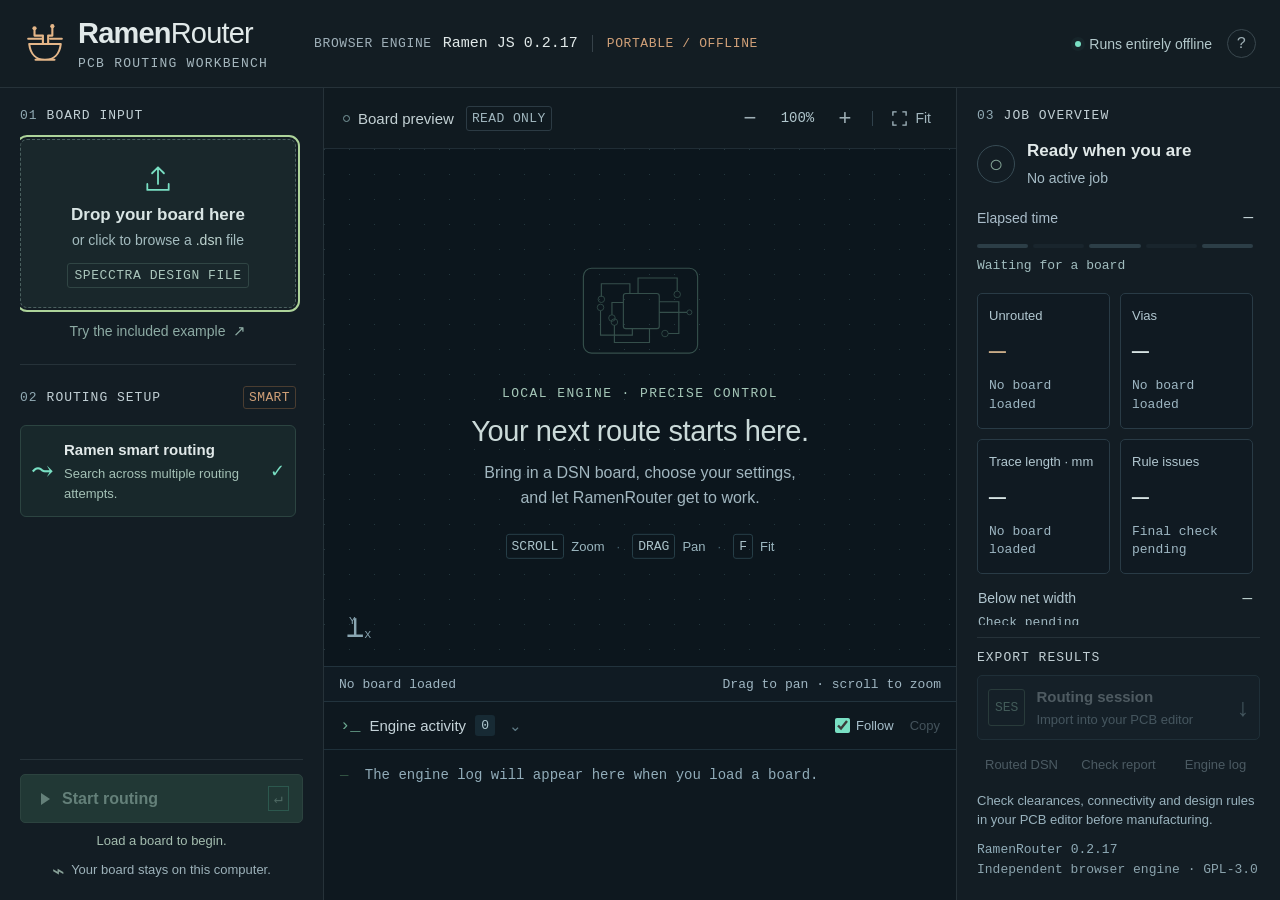
==== commit f0bcf570: "Allow checked pad escapes into selected routing layers in RamenRouter 0.2.17" ====
--- a/index.html
+++ b/index.html
@@ -26,7 +26,7 @@
       <svg class="brand-mark" viewBox="0 0 40 40" fill="none" aria-hidden="true"><path d="M5 20h30c-1 10-7 15-15 15S6 30 5 20Zm6 15h18M10 7v5h8v8m9-16v8h-4v8M4 15h13M25 15h11" stroke="currentColor" stroke-width="2" stroke-linecap="round" stroke-linejoin="round"/><circle cx="10" cy="5" r="2" fill="currentColor"/><circle cx="27" cy="3" r="2" fill="currentColor"/></svg>
       <span>Ramen<span class="brand-light">Router</span><span class="brand-caption">PCB ROUTING WORKBENCH</span></span>
     </div>
-    <div class="header-engine"><span class="tiny-label">BROWSER ENGINE</span><strong id="engineVersion">Ramen JS 0.2.16</strong><span class="engine-divider"></span><span class="header-tag">PORTABLE / OFFLINE</span></div>
+    <div class="header-engine"><span class="tiny-label">BROWSER ENGINE</span><strong id="engineVersion">Ramen JS 0.2.17</strong><span class="engine-divider"></span><span class="header-tag">PORTABLE / OFFLINE</span></div>
     <div class="connection" id="connection"><span class="status-dot"></span><span id="connectionText">Starting browser engine</span></div>
     <button class="icon-button help-button" id="helpButton" title="About this workbench" aria-label="About this workbench">?</button>
   </header>
@@ -140,7 +140,7 @@
       <div class="secondary-downloads"><button id="downloadDsn" class="text-button" disabled>Routed DSN <span aria-hidden="true">↓</span></button><button id="downloadChecks" class="text-button" disabled>Check report <span aria-hidden="true">↓</span></button><button id="downloadLog" class="text-button" disabled>Engine log <span aria-hidden="true">↓</span></button></div>
       <button id="runReportButton" class="run-report-button" type="button" aria-haspopup="dialog" hidden>Run report <span aria-hidden="true">↗</span></button>
       <p class="export-note">Check clearances, connectivity and design rules in your PCB editor before manufacturing.</p>
-      <div class="inspector-foot">RamenRouter <span id="appVersion">0.2.16</span><span>Independent browser engine · GPL-3.0</span></div>
+      <div class="inspector-foot">RamenRouter <span id="appVersion">0.2.17</span><span>Independent browser engine · GPL-3.0</span></div>
       </div>
     </aside>
   </main>
@@ -172,7 +172,7 @@
       <form id="settingsForm">
         <div class="setting-block fanout-setting">
           <label class="switch-row" for="fanout"><span><strong>Ramen SMD escape</strong></span><span class="switch"><input type="checkbox" id="fanout" name="fanout" checked><span class="switch-track"></span></span></label>
-          <p>Add short pad escapes to make room for routes around surface-mount components.</p>
+          <p>Prepare extra pad escapes around surface-mount components. Per-net Allow pad escapes can still create short connections to chosen main layers when this option is off.</p>
           <label class="checkbox-row fanout-only" id="fanoutOnlyRow" hidden><input type="checkbox" id="fanoutOnly" name="fanoutOnly"><span>Pad escapes only · skip routing</span></label>
         </div>
         <div class="setting-block optimize-setting"><label class="switch-row" for="optimize"><span><strong>Optimize after routing</strong></span><span class="switch"><input type="checkbox" id="optimize" name="optimize" checked><span class="switch-track"></span></span></label><p>Refine completed routes and reduce vias.</p></div>
@@ -187,6 +187,7 @@
       </form>
     </section>
     <section id="netRulesPanel" role="tabpanel" aria-labelledby="netRulesTab" hidden>
+    <p id="netPadEscapeDescription"><strong>Layer checkboxes choose the main routing layers.</strong> Changing a layer selection turns on <strong>Allow pad escapes</strong> for that net. This permits a short, full-width connection on the pad layer to a nearby via outside the pad, then continues on a selected layer. These escapes still obey clearance and board rules. Turn pad escapes off to keep every trace on the selected layers. Imported layer rules stay strict unless this permission was saved in the DSN or you enable it here.</p>
     <p id="netShortDescription"><strong>Prefer shorter routes</strong> gives selected nets earlier access to space and favors shorter paths, even if that needs more vias. Completing connections and obeying board rules come first. This does not guarantee the shortest possible path or match trace lengths.</p>
     <p class="net-layers-physical-note">Pads and through vias keep their physical layer spans. Selecting a layer here does not change the board’s construction.</p>
 
@@ -194,7 +195,7 @@
     <p class="net-layer-bulk-help" id="netLayerSearchHelp">Use <strong>*</strong> for any number of characters: <strong>USB*</strong> starts with USB, <strong>*CLK</strong> ends with CLK, <strong>*CLK*</strong> contains CLK. Plain text finds any part of a name.</p>
     <p class="net-layer-bulk-help" id="netLayerBulkHelp">Each header checkbox changes all shown nets. Filter by name to change only matching nets.</p>
     <p class="net-layer-count" id="netLayerCount" role="status" aria-live="polite"></p>
-    <div class="net-layer-table-scroll" tabindex="0" role="region" aria-label="Routing rules, scroll for more nets or columns"><table class="net-layer-table"><caption class="visually-hidden">Preferred shorter routes and allowed trace layers for each net</caption><thead id="netLayerHead"></thead><tbody id="netLayerRows"></tbody></table></div>
+    <div class="net-layer-table-scroll" tabindex="0" role="region" aria-label="Routing rules, scroll for more nets or columns"><table class="net-layer-table"><caption class="visually-hidden">Preferred shorter routes, pad escapes and main routing layers for each net</caption><thead id="netLayerHead"></thead><tbody id="netLayerRows"></tbody></table></div>
     <p class="net-layer-validation" id="netLayerValidation" role="status" aria-live="polite" hidden></p>
     <p class="net-layer-pad-warning" id="netLayerPadWarning" role="status" aria-live="polite" hidden></p>
     </section>
--- a/styles/main.css
+++ b/styles/main.css
@@ -566,3 +566,8 @@
 #reportEnvironment{overflow-wrap:anywhere}
 .run-report-dialog button:focus-visible,.run-report-dialog input:focus-visible,.run-report-dialog summary:focus-visible{outline:2px solid #a4e6cb;outline-offset:3px}
 @media(max-width:600px){.run-report-dialog{max-width:calc(100vw - 16px);max-height:calc(100dvh - 16px);padding:18px}.run-report-dialog h2{font-size:27px}.report-headlines{gap:9px}.report-headlines>div{padding:12px}.report-headlines span{font-size:14px}.report-headlines strong{font-size:23px}.report-headlines small{font-size:12px}.report-stage{grid-template-columns:minmax(95px,1fr) minmax(30px,1fr) 75px;gap:8px;font-size:13px}.report-stage>strong{font-size:12px}.report-details{padding:12px}.report-detail-stats{font-size:14px;gap:10px}.report-actions>button{flex:1}.report-table{min-width:460px}.report-progress-chart{padding:10px 3px 0}.report-progress-chart svg{min-height:160px}.report-progress-chart text{font-size:14px}.report-compare-heading{align-items:flex-start;flex-direction:column}}
+
+/* Explicit local SMD access alongside main routing-layer selections. */
+.net-layer-table .net-escape-column{min-width:145px;max-width:165px;border-right:1px solid #42605f}
+.net-layer-table thead .net-escape-column{background:#293e48;color:#c1dfe9}
+.net-layer-table tbody .net-escape-column{background:#1a2d35}
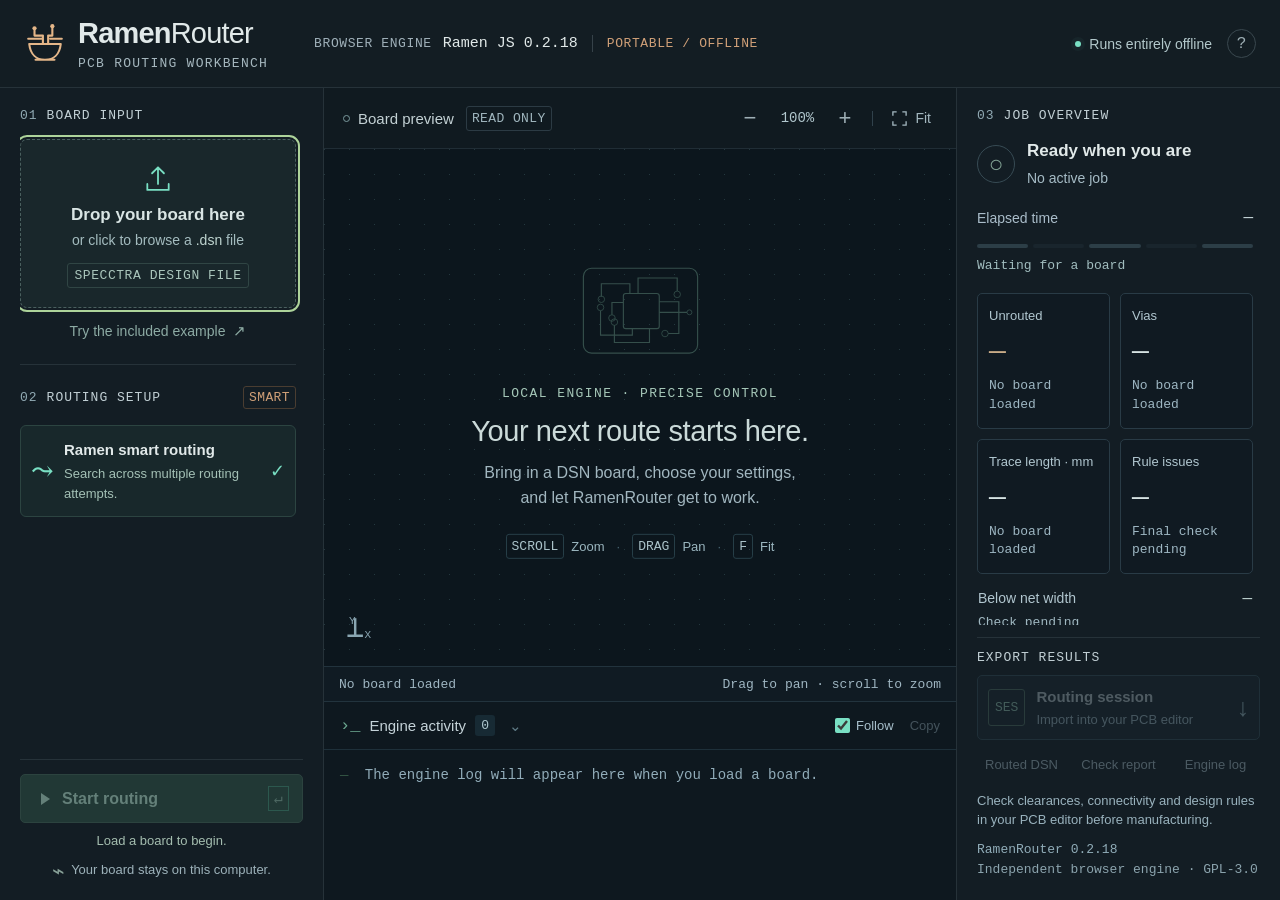
==== commit 951f93dc: "Make selected-layer pad access automatic in RamenRouter 0.2.18" ====
--- a/index.html
+++ b/index.html
@@ -26,7 +26,7 @@
       <svg class="brand-mark" viewBox="0 0 40 40" fill="none" aria-hidden="true"><path d="M5 20h30c-1 10-7 15-15 15S6 30 5 20Zm6 15h18M10 7v5h8v8m9-16v8h-4v8M4 15h13M25 15h11" stroke="currentColor" stroke-width="2" stroke-linecap="round" stroke-linejoin="round"/><circle cx="10" cy="5" r="2" fill="currentColor"/><circle cx="27" cy="3" r="2" fill="currentColor"/></svg>
       <span>Ramen<span class="brand-light">Router</span><span class="brand-caption">PCB ROUTING WORKBENCH</span></span>
     </div>
-    <div class="header-engine"><span class="tiny-label">BROWSER ENGINE</span><strong id="engineVersion">Ramen JS 0.2.17</strong><span class="engine-divider"></span><span class="header-tag">PORTABLE / OFFLINE</span></div>
+    <div class="header-engine"><span class="tiny-label">BROWSER ENGINE</span><strong id="engineVersion">Ramen JS 0.2.18</strong><span class="engine-divider"></span><span class="header-tag">PORTABLE / OFFLINE</span></div>
     <div class="connection" id="connection"><span class="status-dot"></span><span id="connectionText">Starting browser engine</span></div>
     <button class="icon-button help-button" id="helpButton" title="About this workbench" aria-label="About this workbench">?</button>
   </header>
@@ -131,7 +131,7 @@
       <div class="section-rule"></div>
       <div class="section-kicker">VISIBLE LAYERS <span id="layerCount" class="muted-count">0</span></div>
       <div id="layersList" class="layers-list"><p class="muted-empty">Board layers appear after import.</p></div>
-      <div class="view-options"><label class="checkbox-row view-option"><input type="checkbox" id="showPads" checked><span>Pads & vias</span></label><label class="checkbox-row view-option"><input type="checkbox" id="showAirwires" checked><span>Airwires</span></label><label class="checkbox-row view-option"><input type="checkbox" id="showLiveWork" checked><span>Live work</span></label></div>
+      <div class="view-options"><label class="checkbox-row view-option"><input type="checkbox" id="showPads" checked><span>Pads & vias</span></label><label class="checkbox-row view-option"><input type="checkbox" id="showAirwires" title="Guide lines between pad groups that still need a connection" checked><span>Airwires</span></label><label class="checkbox-row view-option"><input type="checkbox" id="showLiveWork" checked><span>Live work</span></label></div>
       </div>
       <div class="export-controls">
       <div class="section-kicker">EXPORT RESULTS</div>
@@ -140,7 +140,7 @@
       <div class="secondary-downloads"><button id="downloadDsn" class="text-button" disabled>Routed DSN <span aria-hidden="true">↓</span></button><button id="downloadChecks" class="text-button" disabled>Check report <span aria-hidden="true">↓</span></button><button id="downloadLog" class="text-button" disabled>Engine log <span aria-hidden="true">↓</span></button></div>
       <button id="runReportButton" class="run-report-button" type="button" aria-haspopup="dialog" hidden>Run report <span aria-hidden="true">↗</span></button>
       <p class="export-note">Check clearances, connectivity and design rules in your PCB editor before manufacturing.</p>
-      <div class="inspector-foot">RamenRouter <span id="appVersion">0.2.17</span><span>Independent browser engine · GPL-3.0</span></div>
+      <div class="inspector-foot">RamenRouter <span id="appVersion">0.2.18</span><span>Independent browser engine · GPL-3.0</span></div>
       </div>
     </aside>
   </main>
@@ -172,7 +172,7 @@
       <form id="settingsForm">
         <div class="setting-block fanout-setting">
           <label class="switch-row" for="fanout"><span><strong>Ramen SMD escape</strong></span><span class="switch"><input type="checkbox" id="fanout" name="fanout" checked><span class="switch-track"></span></span></label>
-          <p>Prepare extra pad escapes around surface-mount components. Per-net Allow pad escapes can still create short connections to chosen main layers when this option is off.</p>
+          <p>Prepare extra pad escapes around surface-mount components. Short connections needed to reach chosen main routing layers are prepared automatically, even when this option is off.</p>
           <label class="checkbox-row fanout-only" id="fanoutOnlyRow" hidden><input type="checkbox" id="fanoutOnly" name="fanoutOnly"><span>Pad escapes only · skip routing</span></label>
         </div>
         <div class="setting-block optimize-setting"><label class="switch-row" for="optimize"><span><strong>Optimize after routing</strong></span><span class="switch"><input type="checkbox" id="optimize" name="optimize" checked><span class="switch-track"></span></span></label><p>Refine completed routes and reduce vias.</p></div>
@@ -180,14 +180,14 @@
         <div class="setting-block direction-setting"><label class="switch-row" for="preferredDirections"><span><strong>Prefer alternating layer directions</strong></span><span class="switch"><input type="checkbox" id="preferredDirections" name="preferredDirections"><span class="switch-track"></span></span></label><p>Favor vertical routes on one layer and horizontal routes on the next. Routes may bend or cross directions when needed; this is a preference, not a restriction.</p><p id="directionLayerPreview" class="direction-layer-preview"></p></div>
         <div class="setting-block benchmark-setting"><label class="switch-row" for="benchmarkMode"><span><strong>Fixed-work benchmark</strong></span><span class="switch"><input type="checkbox" id="benchmarkMode" name="benchmarkMode"><span class="switch-track"></span></span></label><p>Use fixed search-work limits for fairer comparisons between computers. Use the same board and routing rules on both. The time limit still pauses the run; extend it until the job finishes.</p></div>
         <details class="advanced-rules"><summary>Advanced rules <span>1 OPTION</span></summary>
-          <div class="setting-block via-in-pad-setting"><label class="switch-row" for="viaInPad"><span><strong>Override: allow vias in SMD pads</strong></span><span class="switch"><input type="checkbox" id="viaInPad" name="viaInPad"><span class="switch-track"></span></span></label><p>Changes the imported via-placement rule. Check fabrication suitability. Off preserves the input rule.</p></div>
+          <div class="setting-block via-in-pad-setting"><label class="switch-row" for="viaInPad"><span><strong>Allow vias in SMD pads</strong></span><span class="switch"><input type="checkbox" id="viaInPad" name="viaInPad"><span class="switch-track"></span></span></label><p>Off keeps vias outside SMD pads; short pad traces can reach them when a layer change is needed. On permits vias inside pads without requiring them. Check fabrication suitability before enabling.</p></div>
         </details>
         <p class="rule-policy"><span aria-hidden="true">✓</span> Imported net widths enforced</p>
         <div class="number-settings"><label for="maxPasses">Routing attempts <input type="number" id="maxPasses" name="maxPasses" min="1" max="100" step="1" value="12" required><span>Includes repairs and fresh starts</span></label><label for="timeoutMinutes">Time limit <div class="number-unit"><input type="number" id="timeoutMinutes" name="timeoutMinutes" min="1" max="1440" step="1" value="30" required><span>min</span></div><span>Entire job</span></label></div>
       </form>
     </section>
     <section id="netRulesPanel" role="tabpanel" aria-labelledby="netRulesTab" hidden>
-    <p id="netPadEscapeDescription"><strong>Layer checkboxes choose the main routing layers.</strong> Changing a layer selection turns on <strong>Allow pad escapes</strong> for that net. This permits a short, full-width connection on the pad layer to a nearby via outside the pad, then continues on a selected layer. These escapes still obey clearance and board rules. Turn pad escapes off to keep every trace on the selected layers. Imported layer rules stay strict unless this permission was saved in the DSN or you enable it here.</p>
+    <p id="netPadEscapeDescription"><strong>Layer checkboxes choose the main routing layers.</strong> When a pad is on another layer and vias inside SMD pads are off, the router tries a short, full-width trace to a nearby via outside the pad, then stays on the selected layers. Turn on the separate SMD-via option to permit vias inside pads. This access is automatic for imported and edited layer rules. With all layers selected, routing keeps its usual behavior. Clearances and other routing rules still apply.</p>
     <p id="netShortDescription"><strong>Prefer shorter routes</strong> gives selected nets earlier access to space and favors shorter paths, even if that needs more vias. Completing connections and obeying board rules come first. This does not guarantee the shortest possible path or match trace lengths.</p>
     <p class="net-layers-physical-note">Pads and through vias keep their physical layer spans. Selecting a layer here does not change the board’s construction.</p>
 
@@ -195,7 +195,7 @@
     <p class="net-layer-bulk-help" id="netLayerSearchHelp">Use <strong>*</strong> for any number of characters: <strong>USB*</strong> starts with USB, <strong>*CLK</strong> ends with CLK, <strong>*CLK*</strong> contains CLK. Plain text finds any part of a name.</p>
     <p class="net-layer-bulk-help" id="netLayerBulkHelp">Each header checkbox changes all shown nets. Filter by name to change only matching nets.</p>
     <p class="net-layer-count" id="netLayerCount" role="status" aria-live="polite"></p>
-    <div class="net-layer-table-scroll" tabindex="0" role="region" aria-label="Routing rules, scroll for more nets or columns"><table class="net-layer-table"><caption class="visually-hidden">Preferred shorter routes, pad escapes and main routing layers for each net</caption><thead id="netLayerHead"></thead><tbody id="netLayerRows"></tbody></table></div>
+    <div class="net-layer-table-scroll" tabindex="0" role="region" aria-label="Routing rules, scroll for more nets or columns"><table class="net-layer-table"><caption class="visually-hidden">Preferred shorter routes and main routing layers for each net</caption><thead id="netLayerHead"></thead><tbody id="netLayerRows"></tbody></table></div>
     <p class="net-layer-validation" id="netLayerValidation" role="status" aria-live="polite" hidden></p>
     <p class="net-layer-pad-warning" id="netLayerPadWarning" role="status" aria-live="polite" hidden></p>
     </section>
--- a/styles/main.css
+++ b/styles/main.css
@@ -566,8 +566,3 @@
 #reportEnvironment{overflow-wrap:anywhere}
 .run-report-dialog button:focus-visible,.run-report-dialog input:focus-visible,.run-report-dialog summary:focus-visible{outline:2px solid #a4e6cb;outline-offset:3px}
 @media(max-width:600px){.run-report-dialog{max-width:calc(100vw - 16px);max-height:calc(100dvh - 16px);padding:18px}.run-report-dialog h2{font-size:27px}.report-headlines{gap:9px}.report-headlines>div{padding:12px}.report-headlines span{font-size:14px}.report-headlines strong{font-size:23px}.report-headlines small{font-size:12px}.report-stage{grid-template-columns:minmax(95px,1fr) minmax(30px,1fr) 75px;gap:8px;font-size:13px}.report-stage>strong{font-size:12px}.report-details{padding:12px}.report-detail-stats{font-size:14px;gap:10px}.report-actions>button{flex:1}.report-table{min-width:460px}.report-progress-chart{padding:10px 3px 0}.report-progress-chart svg{min-height:160px}.report-progress-chart text{font-size:14px}.report-compare-heading{align-items:flex-start;flex-direction:column}}
-
-/* Explicit local SMD access alongside main routing-layer selections. */
-.net-layer-table .net-escape-column{min-width:145px;max-width:165px;border-right:1px solid #42605f}
-.net-layer-table thead .net-escape-column{background:#293e48;color:#c1dfe9}
-.net-layer-table tbody .net-escape-column{background:#1a2d35}
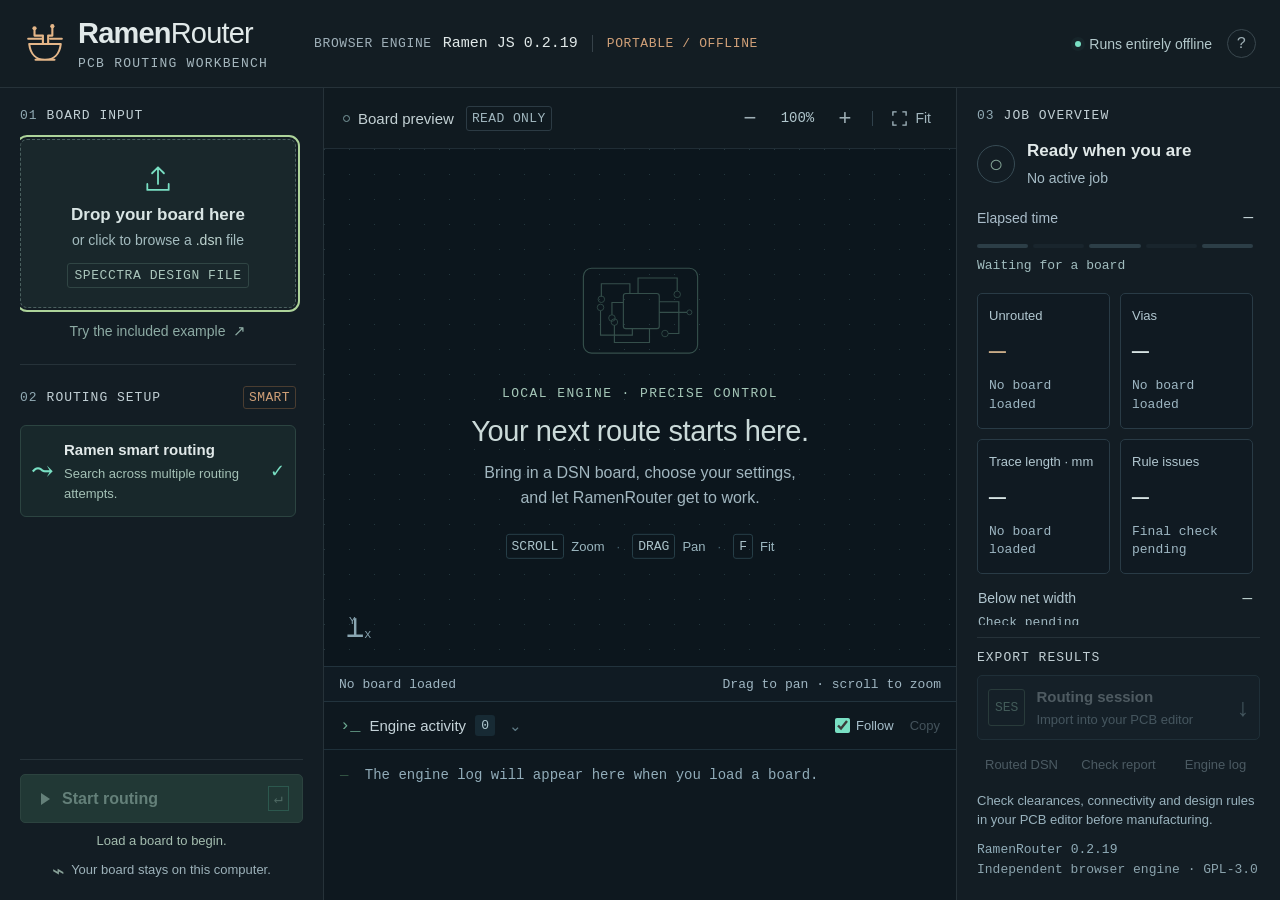
==== commit 74f1e5f6: "Offer routing-rule reuse for revised boards in RamenRouter 0.2.19" ====
--- a/index.html
+++ b/index.html
@@ -16,6 +16,7 @@
   <script src="scripts/router.js" defer></script>
   <script src="scripts/advisor.js" defer></script>
   <script src="scripts/benchmark.js" defer></script>
+  <script src="scripts/rule-memory.js" defer></script>
   <script src="scripts/native-api.js" defer></script>
   <script src="scripts/app.js" defer></script>
 </head>
@@ -26,7 +27,7 @@
       <svg class="brand-mark" viewBox="0 0 40 40" fill="none" aria-hidden="true"><path d="M5 20h30c-1 10-7 15-15 15S6 30 5 20Zm6 15h18M10 7v5h8v8m9-16v8h-4v8M4 15h13M25 15h11" stroke="currentColor" stroke-width="2" stroke-linecap="round" stroke-linejoin="round"/><circle cx="10" cy="5" r="2" fill="currentColor"/><circle cx="27" cy="3" r="2" fill="currentColor"/></svg>
       <span>Ramen<span class="brand-light">Router</span><span class="brand-caption">PCB ROUTING WORKBENCH</span></span>
     </div>
-    <div class="header-engine"><span class="tiny-label">BROWSER ENGINE</span><strong id="engineVersion">Ramen JS 0.2.18</strong><span class="engine-divider"></span><span class="header-tag">PORTABLE / OFFLINE</span></div>
+    <div class="header-engine"><span class="tiny-label">BROWSER ENGINE</span><strong id="engineVersion">Ramen JS 0.2.19</strong><span class="engine-divider"></span><span class="header-tag">PORTABLE / OFFLINE</span></div>
     <div class="connection" id="connection"><span class="status-dot"></span><span id="connectionText">Starting browser engine</span></div>
     <button class="icon-button help-button" id="helpButton" title="About this workbench" aria-label="About this workbench">?</button>
   </header>
@@ -140,7 +141,7 @@
       <div class="secondary-downloads"><button id="downloadDsn" class="text-button" disabled>Routed DSN <span aria-hidden="true">↓</span></button><button id="downloadChecks" class="text-button" disabled>Check report <span aria-hidden="true">↓</span></button><button id="downloadLog" class="text-button" disabled>Engine log <span aria-hidden="true">↓</span></button></div>
       <button id="runReportButton" class="run-report-button" type="button" aria-haspopup="dialog" hidden>Run report <span aria-hidden="true">↗</span></button>
       <p class="export-note">Check clearances, connectivity and design rules in your PCB editor before manufacturing.</p>
-      <div class="inspector-foot">RamenRouter <span id="appVersion">0.2.18</span><span>Independent browser engine · GPL-3.0</span></div>
+      <div class="inspector-foot">RamenRouter <span id="appVersion">0.2.19</span><span>Independent browser engine · GPL-3.0</span></div>
       </div>
     </aside>
   </main>
@@ -162,6 +163,16 @@
     <section class="report-section report-share" aria-labelledby="reportShareTitle"><h3 id="reportShareTitle">Compare your computers</h3><label for="reportDeviceLabel">Name this computer <input id="reportDeviceLabel" type="text" maxlength="80" placeholder="e.g. Desktop or travel laptop" autocomplete="off"></label><p class="report-note">Exports include timings, counts, settings, browser details and board fingerprints. They do not include board geometry, file names or net names. The computer name is your own label.</p><div class="report-actions"><button id="exportBenchmark" type="button">Export benchmark</button><button id="compareBenchmarkButton" type="button">Compare benchmark…</button><input id="benchmarkFileInput" type="file" accept=".json,application/json" hidden></div><p id="benchmarkImportError" class="report-error" role="alert" hidden></p></section>
     <section id="benchmarkCompareSection" class="report-section" aria-labelledby="benchmarkCompareTitle" hidden><div class="report-compare-heading"><h3 id="benchmarkCompareTitle">Benchmark comparison</h3><button id="clearBenchmarkComparison" type="button">Clear comparison</button></div><p id="benchmarkCompareStatus" class="report-comparison-status" role="status"></p><div class="report-table-scroll"><table id="benchmarkCompareTable" class="report-table"></table></div><p class="report-note">This compares RamenRouter in these browsers, primarily on one routing worker. Power settings, other applications and browser versions can affect the times. Repeat runs for a more reliable comparison.</p></section>
     <div class="report-footer"><button id="closeRunReportBottom" type="button">Back to the board</button></div>
+  </dialog>
+  <dialog id="previousRulesDialog" class="previous-rules-dialog" aria-labelledby="previousRulesTitle" aria-describedby="previousRulesCount previousRulesDescription">
+    <div class="dialog-header"><span class="section-kicker">MATCHING BOARD</span><button id="closePreviousRules" class="icon-button" type="button" aria-label="Use imported rules and close">×</button></div>
+    <h2 id="previousRulesTitle">Reuse previous routing rules?</h2>
+    <p id="previousRulesCount"></p>
+    <dl class="previous-rules-files"><div><dt>Previous board</dt><dd id="previousRulesOldName"></dd></div><div><dt>New import</dt><dd id="previousRulesNewName"></dd></div></dl>
+    <p id="previousRulesDescription">Reuse your selected main layers and <strong>Prefer shorter routes</strong> choices for matching nets. The layout, traces, vias and other board rules come from the new file. Global routing options stay as you set them.</p>
+    <p class="previous-rules-note">Use imported rules to keep this file's own choices. Closing this dialog or pressing Escape does the same.</p>
+    <p id="previousRulesError" class="previous-rules-error" role="alert" hidden></p>
+    <div class="previous-rules-actions"><button id="previousRulesImported" type="button">Use imported rules</button><button id="previousRulesReuse" type="button">Reuse previous rules</button></div>
   </dialog>
   <dialog id="netLayersDialog" class="net-layers-dialog" aria-labelledby="netLayersTitle" aria-describedby="netLayersDescription netLayersApplyNote">
     <div class="dialog-header"><span class="section-kicker">ROUTING RULES</span><button id="closeNetLayers" class="icon-button" type="button" aria-label="Cancel routing rule changes">×</button></div>
--- a/styles/main.css
+++ b/styles/main.css
@@ -566,3 +566,18 @@
 #reportEnvironment{overflow-wrap:anywhere}
 .run-report-dialog button:focus-visible,.run-report-dialog input:focus-visible,.run-report-dialog summary:focus-visible{outline:2px solid #a4e6cb;outline-offset:3px}
 @media(max-width:600px){.run-report-dialog{max-width:calc(100vw - 16px);max-height:calc(100dvh - 16px);padding:18px}.run-report-dialog h2{font-size:27px}.report-headlines{gap:9px}.report-headlines>div{padding:12px}.report-headlines span{font-size:14px}.report-headlines strong{font-size:23px}.report-headlines small{font-size:12px}.report-stage{grid-template-columns:minmax(95px,1fr) minmax(30px,1fr) 75px;gap:8px;font-size:13px}.report-stage>strong{font-size:12px}.report-details{padding:12px}.report-detail-stats{font-size:14px;gap:10px}.report-actions>button{flex:1}.report-table{min-width:460px}.report-progress-chart{padding:10px 3px 0}.report-progress-chart svg{min-height:160px}.report-progress-chart text{font-size:14px}.report-compare-heading{align-items:flex-start;flex-direction:column}}
+
+/* A previous board's net choices are reused only after an explicit decision. */
+.previous-rules-dialog{width:640px;max-width:calc(100vw - 32px);max-height:calc(100dvh - 32px);padding:24px 28px;overflow:auto}
+.previous-rules-dialog h2{font-size:28px;line-height:1.35;margin:17px 0 12px}
+.previous-rules-dialog p{font-size:16px;line-height:1.6;margin:12px 0}
+.previous-rules-files{display:grid;grid-template-columns:1fr 1fr;gap:12px;margin:20px 0}
+.previous-rules-files>div{min-width:0;padding:13px 14px;background:#183039;border:1px solid #3a5a65;border-radius:6px}
+.previous-rules-files dt{font-size:13px;color:#a3bec6;line-height:1.5}
+.previous-rules-files dd{margin:6px 0 0;font-size:16px;line-height:1.5;color:#d9eae7;overflow-wrap:anywhere}
+.previous-rules-dialog .previous-rules-note{font-size:14px;color:#a9c2c5}
+.previous-rules-dialog .previous-rules-error{padding:11px 13px;border:1px solid #885f51;border-radius:5px;background:#362722;color:#ffc0b3;font-size:15px;overflow-wrap:anywhere}
+.previous-rules-actions{display:flex;justify-content:flex-end;gap:12px;margin-top:23px}
+.previous-rules-actions button{min-height:46px;min-width:0;padding:11px 15px;border:1px solid #55776f;border-radius:6px;background:#203b34;color:#d5e9e0;font-size:16px;line-height:1.45}
+.previous-rules-actions button:last-child{background:var(--teal);border-color:#8ce9cd;color:#10382d;font-weight:600}
+@media(max-width:600px){.previous-rules-dialog{max-width:calc(100vw - 20px);max-height:calc(100dvh - 20px);padding:19px}.previous-rules-dialog h2{font-size:25px}.previous-rules-files{grid-template-columns:1fr}.previous-rules-actions{flex-direction:column-reverse}.previous-rules-actions button{width:100%}}
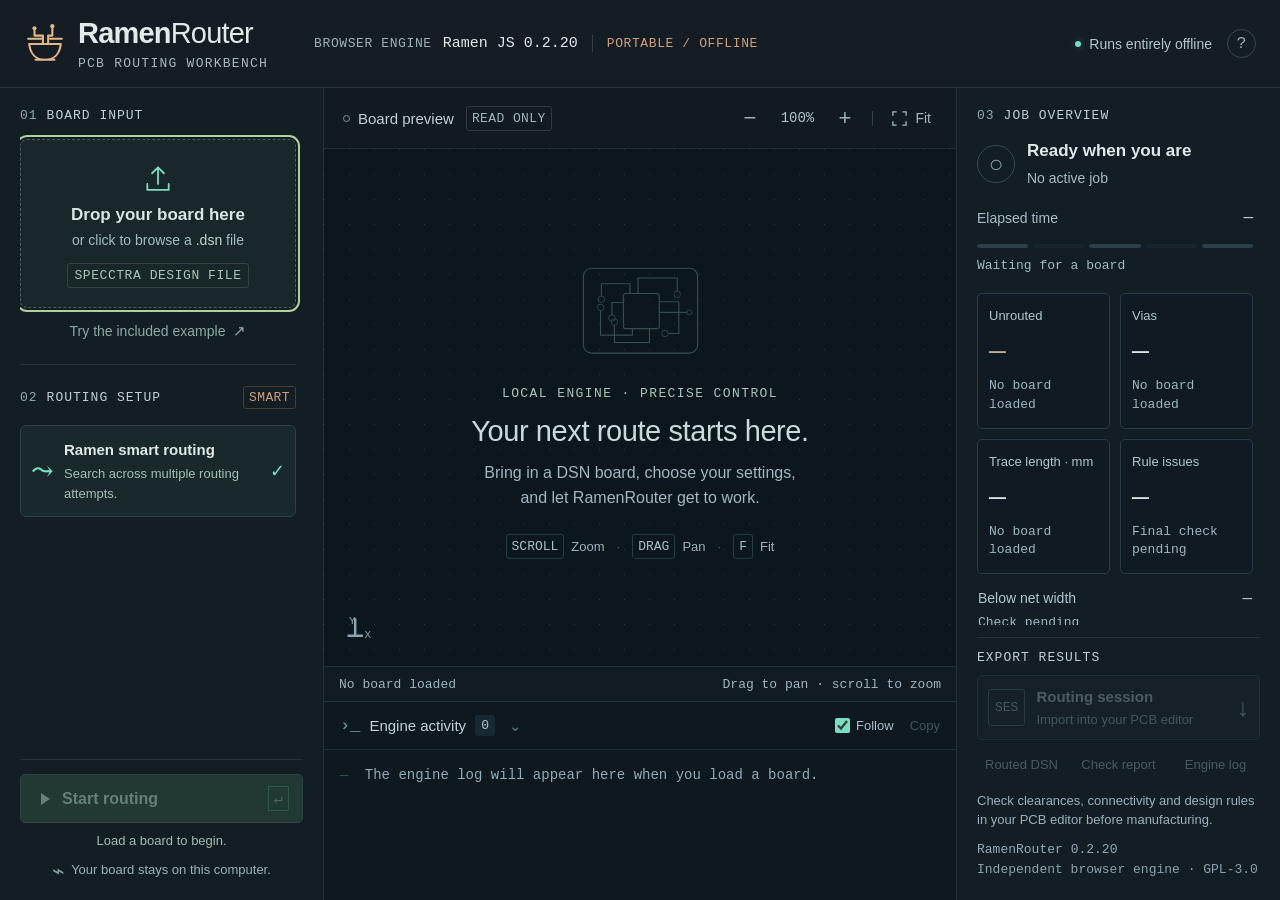
==== commit 0d535def: "Route blocked pad attachments and speed up large nets in RamenRouter 0.2.20" ====
--- a/index.html
+++ b/index.html
@@ -27,7 +27,7 @@
       <svg class="brand-mark" viewBox="0 0 40 40" fill="none" aria-hidden="true"><path d="M5 20h30c-1 10-7 15-15 15S6 30 5 20Zm6 15h18M10 7v5h8v8m9-16v8h-4v8M4 15h13M25 15h11" stroke="currentColor" stroke-width="2" stroke-linecap="round" stroke-linejoin="round"/><circle cx="10" cy="5" r="2" fill="currentColor"/><circle cx="27" cy="3" r="2" fill="currentColor"/></svg>
       <span>Ramen<span class="brand-light">Router</span><span class="brand-caption">PCB ROUTING WORKBENCH</span></span>
     </div>
-    <div class="header-engine"><span class="tiny-label">BROWSER ENGINE</span><strong id="engineVersion">Ramen JS 0.2.19</strong><span class="engine-divider"></span><span class="header-tag">PORTABLE / OFFLINE</span></div>
+    <div class="header-engine"><span class="tiny-label">BROWSER ENGINE</span><strong id="engineVersion">Ramen JS 0.2.20</strong><span class="engine-divider"></span><span class="header-tag">PORTABLE / OFFLINE</span></div>
     <div class="connection" id="connection"><span class="status-dot"></span><span id="connectionText">Starting browser engine</span></div>
     <button class="icon-button help-button" id="helpButton" title="About this workbench" aria-label="About this workbench">?</button>
   </header>
@@ -141,7 +141,7 @@
       <div class="secondary-downloads"><button id="downloadDsn" class="text-button" disabled>Routed DSN <span aria-hidden="true">↓</span></button><button id="downloadChecks" class="text-button" disabled>Check report <span aria-hidden="true">↓</span></button><button id="downloadLog" class="text-button" disabled>Engine log <span aria-hidden="true">↓</span></button></div>
       <button id="runReportButton" class="run-report-button" type="button" aria-haspopup="dialog" hidden>Run report <span aria-hidden="true">↗</span></button>
       <p class="export-note">Check clearances, connectivity and design rules in your PCB editor before manufacturing.</p>
-      <div class="inspector-foot">RamenRouter <span id="appVersion">0.2.19</span><span>Independent browser engine · GPL-3.0</span></div>
+      <div class="inspector-foot">RamenRouter <span id="appVersion">0.2.20</span><span>Independent browser engine · GPL-3.0</span></div>
       </div>
     </aside>
   </main>
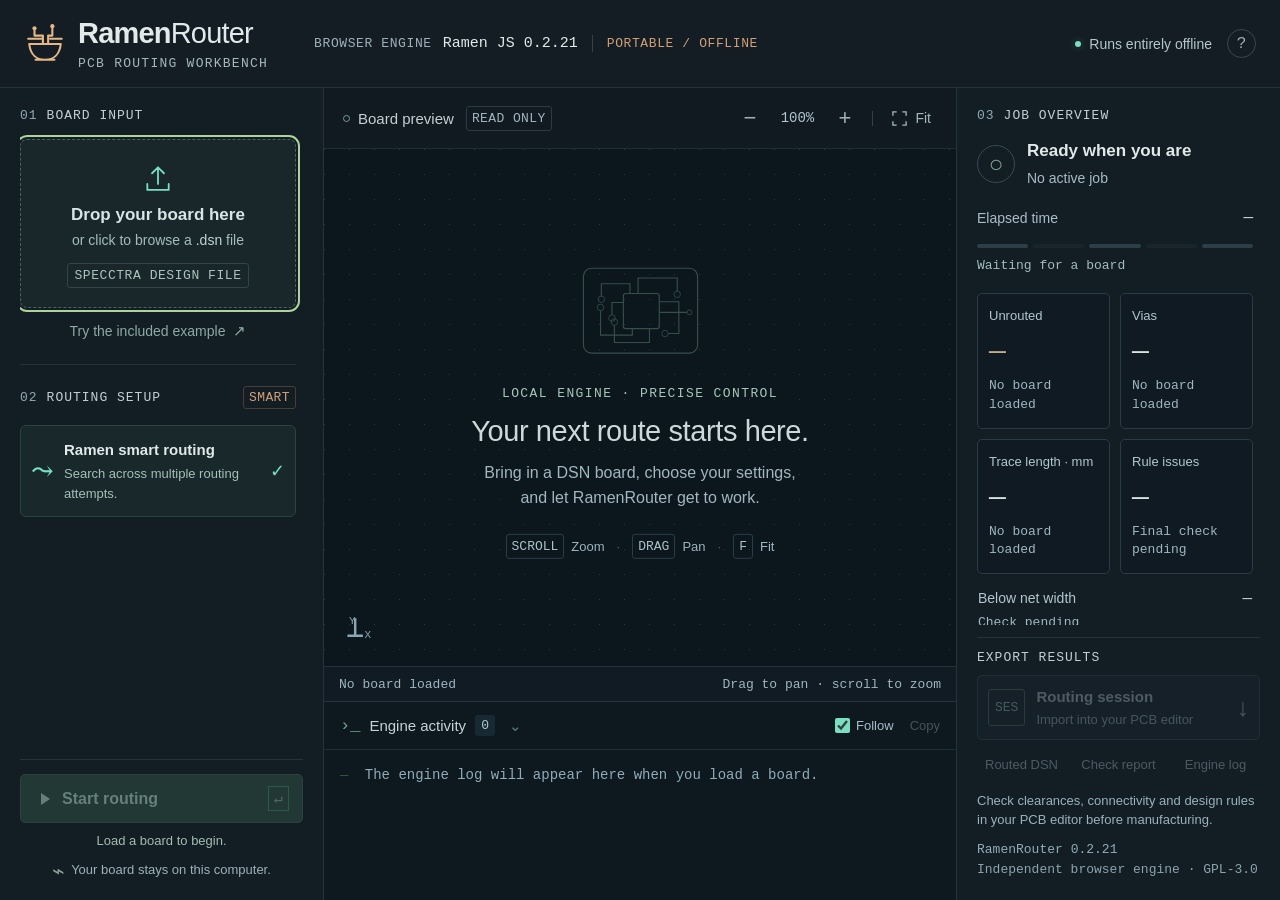
==== commit bb6eaccf: "Improve congestion repairs and attachment search in RamenRouter 0.2.21" ====
--- a/index.html
+++ b/index.html
@@ -27,7 +27,7 @@
       <svg class="brand-mark" viewBox="0 0 40 40" fill="none" aria-hidden="true"><path d="M5 20h30c-1 10-7 15-15 15S6 30 5 20Zm6 15h18M10 7v5h8v8m9-16v8h-4v8M4 15h13M25 15h11" stroke="currentColor" stroke-width="2" stroke-linecap="round" stroke-linejoin="round"/><circle cx="10" cy="5" r="2" fill="currentColor"/><circle cx="27" cy="3" r="2" fill="currentColor"/></svg>
       <span>Ramen<span class="brand-light">Router</span><span class="brand-caption">PCB ROUTING WORKBENCH</span></span>
     </div>
-    <div class="header-engine"><span class="tiny-label">BROWSER ENGINE</span><strong id="engineVersion">Ramen JS 0.2.20</strong><span class="engine-divider"></span><span class="header-tag">PORTABLE / OFFLINE</span></div>
+    <div class="header-engine"><span class="tiny-label">BROWSER ENGINE</span><strong id="engineVersion">Ramen JS 0.2.21</strong><span class="engine-divider"></span><span class="header-tag">PORTABLE / OFFLINE</span></div>
     <div class="connection" id="connection"><span class="status-dot"></span><span id="connectionText">Starting browser engine</span></div>
     <button class="icon-button help-button" id="helpButton" title="About this workbench" aria-label="About this workbench">?</button>
   </header>
@@ -141,7 +141,7 @@
       <div class="secondary-downloads"><button id="downloadDsn" class="text-button" disabled>Routed DSN <span aria-hidden="true">↓</span></button><button id="downloadChecks" class="text-button" disabled>Check report <span aria-hidden="true">↓</span></button><button id="downloadLog" class="text-button" disabled>Engine log <span aria-hidden="true">↓</span></button></div>
       <button id="runReportButton" class="run-report-button" type="button" aria-haspopup="dialog" hidden>Run report <span aria-hidden="true">↗</span></button>
       <p class="export-note">Check clearances, connectivity and design rules in your PCB editor before manufacturing.</p>
-      <div class="inspector-foot">RamenRouter <span id="appVersion">0.2.20</span><span>Independent browser engine · GPL-3.0</span></div>
+      <div class="inspector-foot">RamenRouter <span id="appVersion">0.2.21</span><span>Independent browser engine · GPL-3.0</span></div>
       </div>
     </aside>
   </main>
